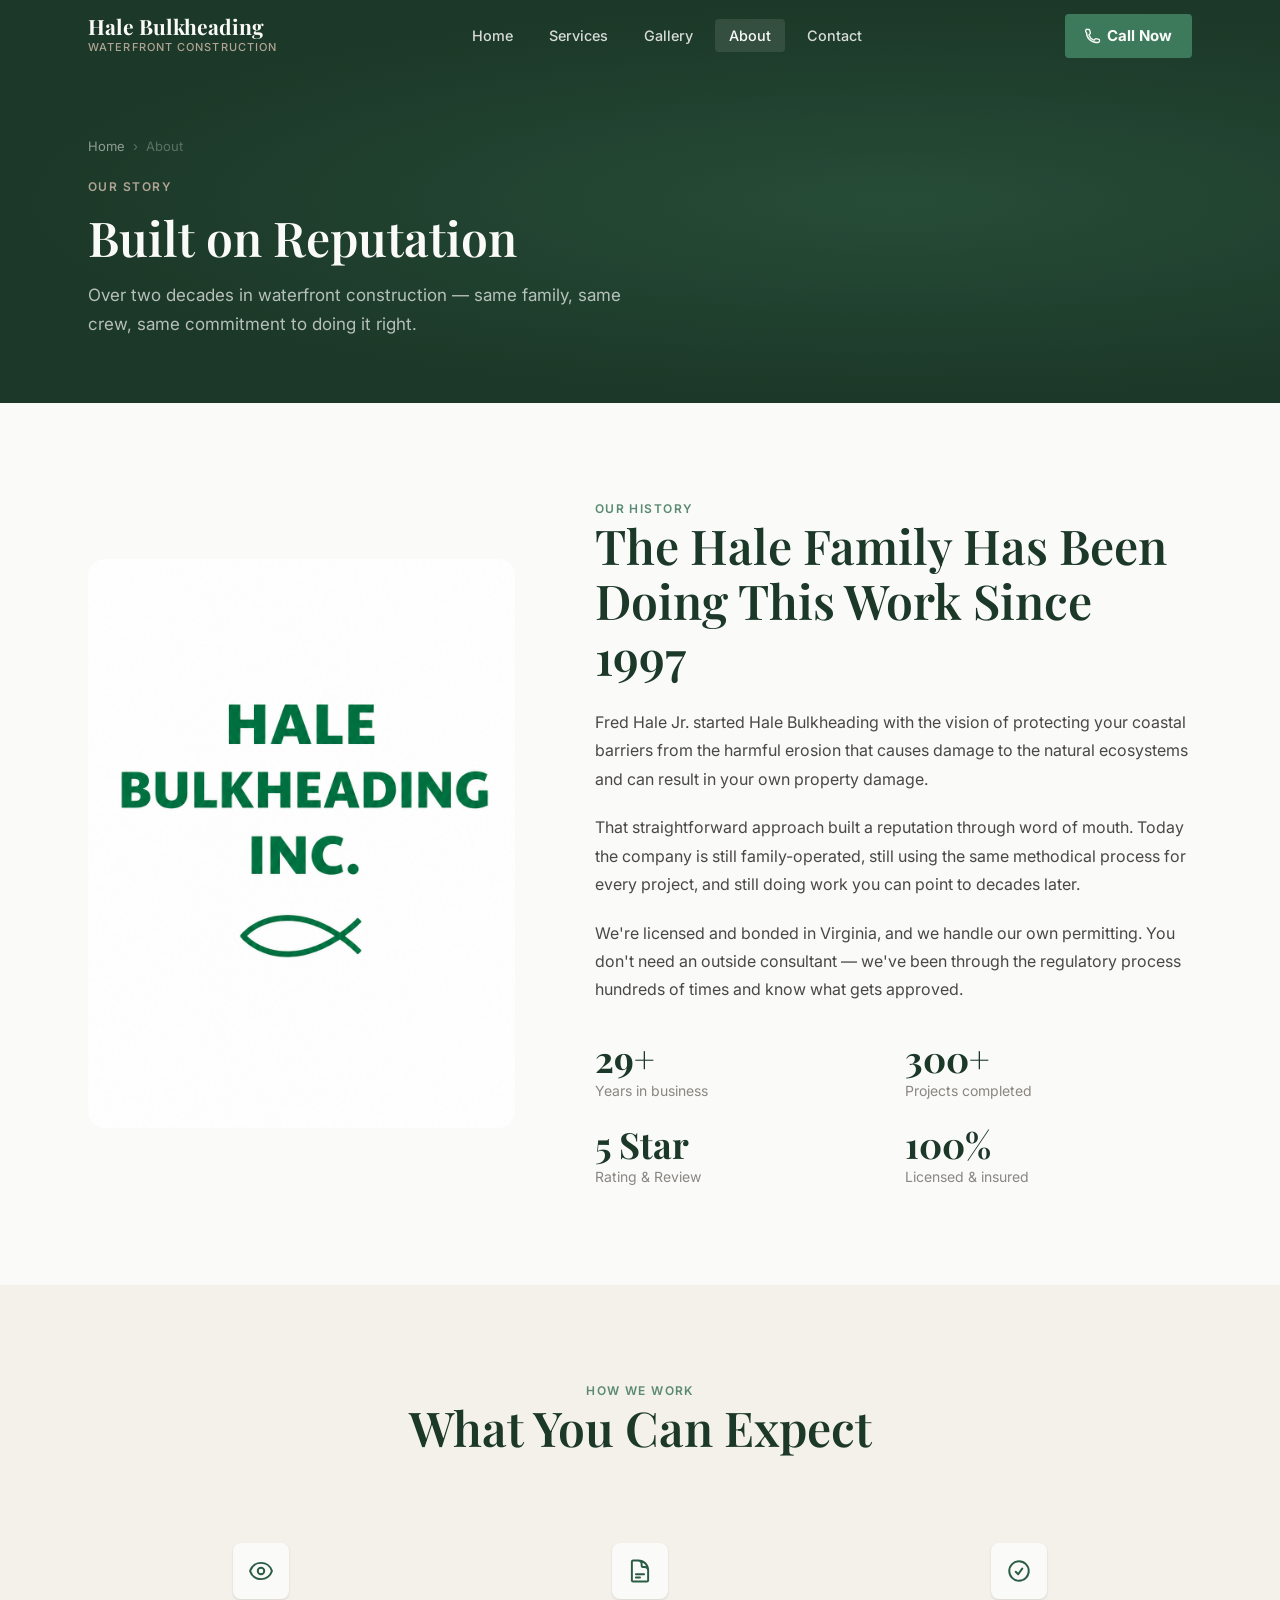
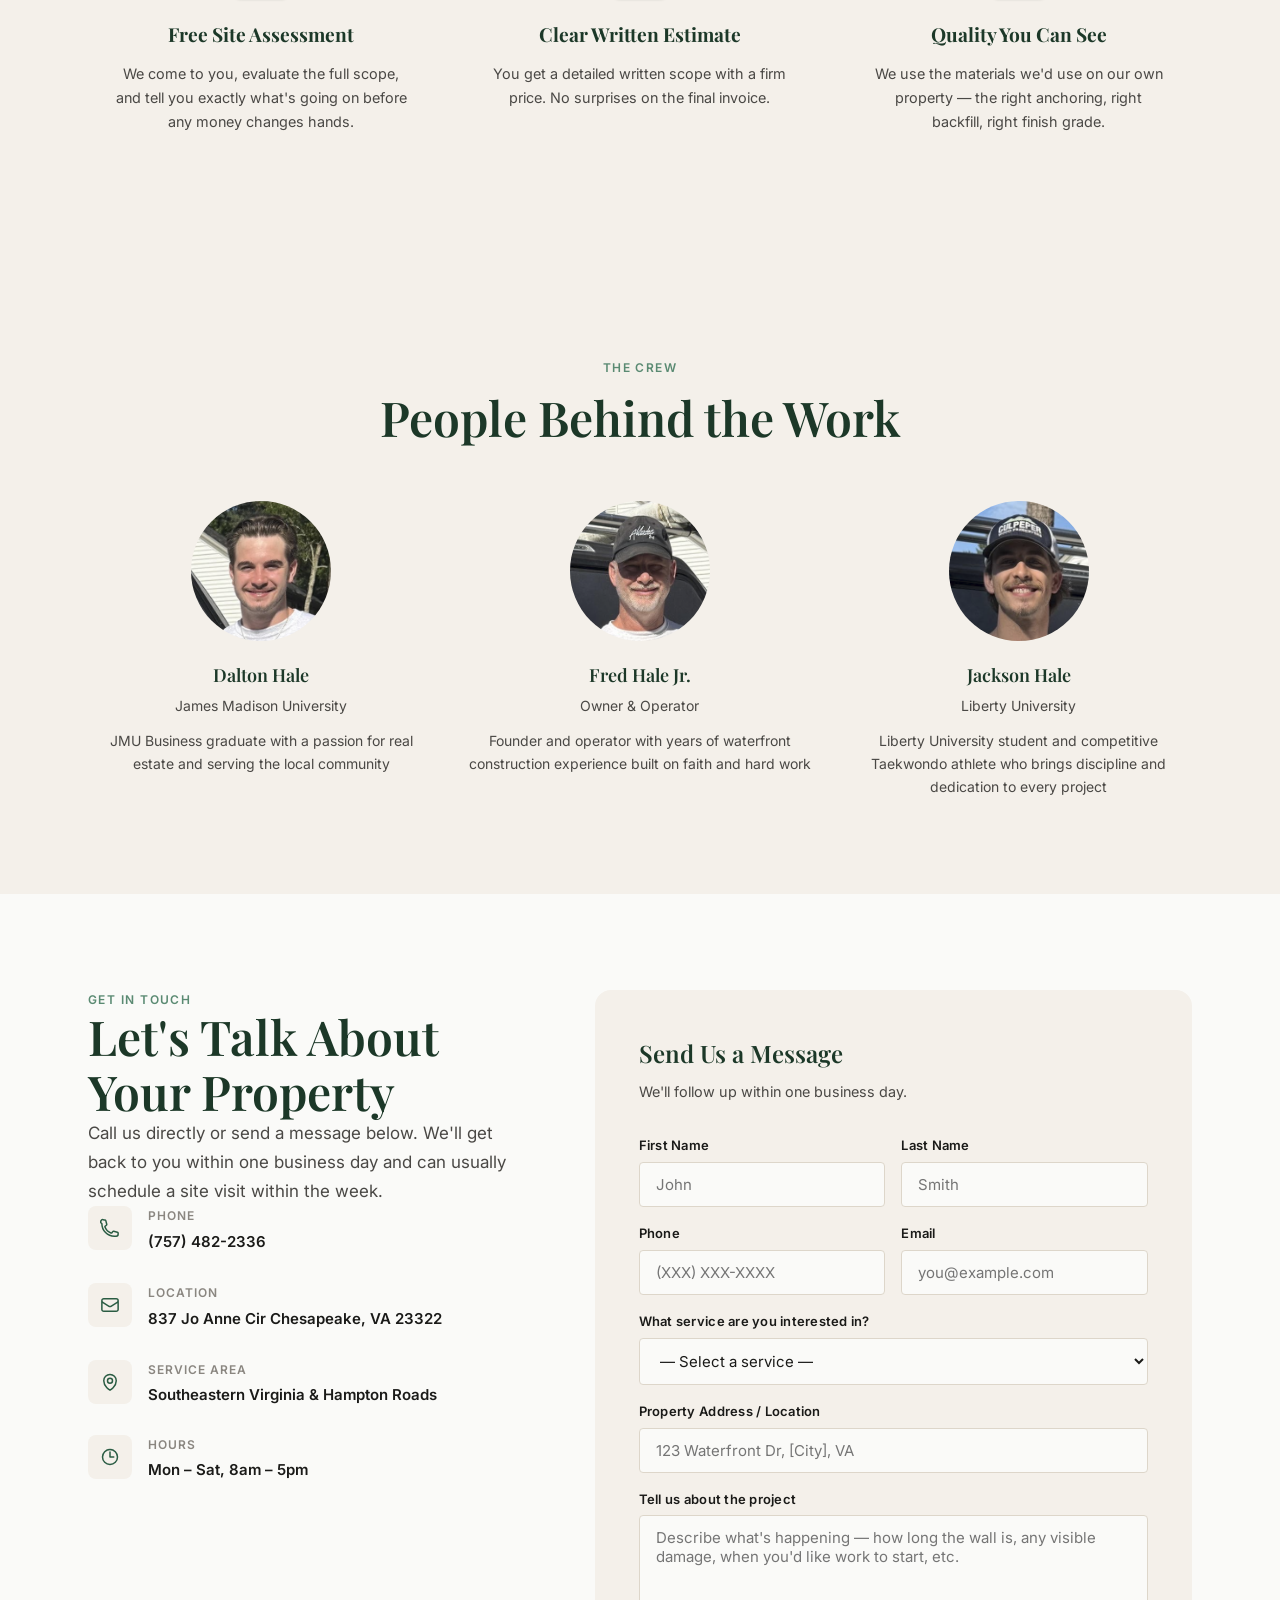
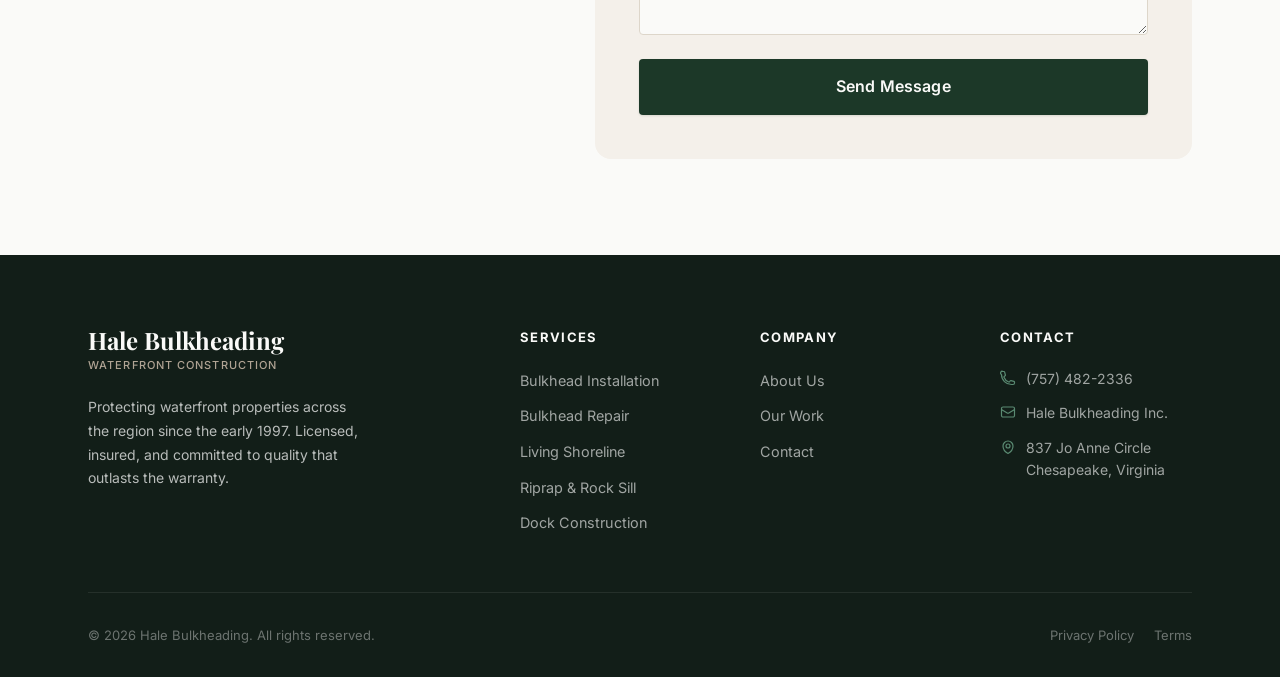
==== about.html @ 33c43d61 "V2" ====
<!DOCTYPE html>
<html lang="en">
<head>
  <meta charset="UTF-8">
  <meta name="viewport" content="width=device-width, initial-scale=1.0">
  <title>About &amp; Contact — Hale Bulkheading</title>
  <meta name="description" content="Learn about Hale Bulkheading — over 29 years of waterfront construction experience. Contact us for a free on-site assessment.">
  <link rel="stylesheet" href="css/styles.css">
</head>
<body>

  <!-- ── Navigation ───────────────────────────────────── -->
  <nav class="nav nav--solid" role="navigation" aria-label="Main navigation">
    <div class="nav__inner">
      <a href="index.html" class="nav__logo">
        <span class="nav__logo-name">Hale Bulkheading</span>
        <span class="nav__logo-tag">Waterfront Construction</span>
      </a>
      <ul class="nav__links">
        <li><a href="index.html"    class="nav__link">Home</a></li>
        <li><a href="services.html" class="nav__link">Services</a></li>
        <li><a href="gallery.html"  class="nav__link">Gallery</a></li>
        <li><a href="about.html"    class="nav__link nav__link--active">About</a></li>
        <li><a href="#contact"      class="nav__link">Contact</a></li>
      </ul>
      <a href="tel:+1XXXXXXXXXX" class="nav__cta">
        <svg xmlns="http://www.w3.org/2000/svg" fill="none" viewBox="0 0 24 24" stroke-width="2" stroke="currentColor"><path stroke-linecap="round" stroke-linejoin="round" d="M2.25 6.75c0 8.284 6.716 15 15 15h2.25a2.25 2.25 0 0 0 2.25-2.25v-1.372c0-.516-.351-.966-.852-1.091l-4.423-1.106c-.44-.11-.902.055-1.173.417l-.97 1.293c-.282.376-.769.542-1.21.38a12.035 12.035 0 0 1-7.143-7.143c-.162-.441.004-.928.38-1.21l1.293-.97c.363-.271.527-.734.417-1.173L6.963 3.102a1.125 1.125 0 0 0-1.091-.852H4.5A2.25 2.25 0 0 0 2.25 6.75Z"/></svg>
        Call Now
      </a>
      <button class="nav__hamburger" aria-label="Open menu" aria-expanded="false">
        <span></span><span></span><span></span>
      </button>
    </div>
  </nav>

  <div class="nav__mobile">
    <a href="index.html"    class="nav__link">Home</a>
    <a href="services.html" class="nav__link">Services</a>
    <a href="gallery.html"  class="nav__link">Gallery</a>
    <a href="about.html"    class="nav__link nav__link--active">About</a>
    <a href="#contact"      class="nav__link">Contact</a>
    <a href="tel:+1XXXXXXXXXX" class="nav__cta">Call Now</a>
  </div>

  <main>

    <!-- ── Page Hero ─────────────────────────────────────── -->
    <header class="page-hero">
      <div class="container page-hero__content">
        <nav class="breadcrumb" aria-label="Breadcrumb">
          <a href="index.html">Home</a>
          <span aria-hidden="true">›</span>
          <span aria-current="page">About</span>
        </nav>
        <p class="label">Our Story</p>
        <h1 class="section-title">Built on Reputation</h1>
        <p class="section-subtitle">
          Over two decades in waterfront construction — same family, same crew,
          same commitment to doing it right.
        </p>
      </div>
    </header>

    <!-- ── About Story ───────────────────────────────────── -->
    <section class="about-story section">
      <div class="container">
        <div class="about-story__grid">
          <div class="reveal reveal--left">
            <img src="images/halebulklogo.png" alt="Fred Hale Jr., Founder of Hale Bulkheading" style="width:100%; border-radius:var(--radius-lg); display:block; object-fit:cover; aspect-ratio:3/4; position:relative; z-index:1;">
          </div>

          <div class="reveal reveal--right">
            <p class="label">Our History</p>
            <h2 class="section-title" style="margin-bottom:24px;">The Hale Family Has Been Doing This Work Since 1997</h2>
            <p style="font-size:1rem; color:var(--text-mid); line-height:1.78; margin-bottom:20px;">
              Fred Hale Jr. started Hale Bulkheading with the vision of protecting your coastal barriers from the harmful erosion that causes damage to the natural ecosystems and can result in your own property damage.
            </p>
            <p style="font-size:1rem; color:var(--text-mid); line-height:1.78; margin-bottom:20px;">
              That straightforward approach built a reputation through word of mouth.
              Today the company is still family-operated, still using the same
              methodical process for every project, and still doing work you can
              point to decades later.
            </p>
            <p style="font-size:1rem; color:var(--text-mid); line-height:1.78; margin-bottom:36px;">
              We're licensed and bonded in Virginia, and we handle our own permitting.
              You don't need an outside consultant — we've been through the regulatory
              process hundreds of times and know what gets approved.
            </p>

            <div style="display:grid; grid-template-columns:1fr 1fr; gap:24px;">
              <div>
                <div style="font-family:var(--font-serif); font-size:2.25rem; font-weight:700; color:var(--green-deep); line-height:1;">29+</div>
                <div style="font-size:0.875rem; color:var(--text-light); margin-top:4px;">Years in business</div>
              </div>
              <div>
                <div style="font-family:var(--font-serif); font-size:2.25rem; font-weight:700; color:var(--green-deep); line-height:1;">300+</div>
                <div style="font-size:0.875rem; color:var(--text-light); margin-top:4px;">Projects completed</div>
              </div>
              <div>
                <div style="font-family:var(--font-serif); font-size:2.25rem; font-weight:700; color:var(--green-deep); line-height:1;">5 Star</div>
                <div style="font-size:0.875rem; color:var(--text-light); margin-top:4px;">Rating &amp; Review</div>
              </div>
              <div>
                <div style="font-family:var(--font-serif); font-size:2.25rem; font-weight:700; color:var(--green-deep); line-height:1;">100%</div>
                <div style="font-size:0.875rem; color:var(--text-light); margin-top:4px;">Licensed &amp; insured</div>
              </div>
            </div>
          </div>
        </div>
      </div>
    </section>

    <!-- ── Values ────────────────────────────────────────── -->
    <section class="section section--alt">
      <div class="container">
        <div style="text-align:center; margin-bottom:56px;" class="reveal">
          <p class="label">How We Work</p>
          <h2 class="section-title">What You Can Expect</h2>
        </div>
        <div style="display:grid; grid-template-columns:repeat(3,1fr); gap:32px;">
          <div style="text-align:center; padding:32px 24px;" class="reveal reveal-delay-1">
            <div style="width:56px; height:56px; background:var(--white); border-radius:var(--radius-md); display:flex; align-items:center; justify-content:center; margin:0 auto 20px; color:var(--green-mid); box-shadow:var(--shadow-sm);">
              <svg xmlns="http://www.w3.org/2000/svg" fill="none" viewBox="0 0 24 24" stroke-width="1.8" stroke="currentColor" style="width:26px;height:26px;"><path stroke-linecap="round" stroke-linejoin="round" d="M2.036 12.322a1.012 1.012 0 0 1 0-.639C3.423 7.51 7.36 4.5 12 4.5c4.638 0 8.573 3.007 9.963 7.178.07.207.07.431 0 .639C20.577 16.49 16.64 19.5 12 19.5c-4.638 0-8.573-3.007-9.963-7.178Z"/><path stroke-linecap="round" stroke-linejoin="round" d="M15 12a3 3 0 1 1-6 0 3 3 0 0 1 6 0Z"/></svg>
            </div>
            <h3 style="font-family:var(--font-serif); font-size:1.2rem; color:var(--green-deep); margin-bottom:12px;">Free Site Assessment</h3>
            <p style="font-size:0.9rem; color:var(--text-mid); line-height:1.68;">We come to you, evaluate the full scope, and tell you exactly what's going on before any money changes hands.</p>
          </div>
          <div style="text-align:center; padding:32px 24px;" class="reveal reveal-delay-2">
            <div style="width:56px; height:56px; background:var(--white); border-radius:var(--radius-md); display:flex; align-items:center; justify-content:center; margin:0 auto 20px; color:var(--green-mid); box-shadow:var(--shadow-sm);">
              <svg xmlns="http://www.w3.org/2000/svg" fill="none" viewBox="0 0 24 24" stroke-width="1.8" stroke="currentColor" style="width:26px;height:26px;"><path stroke-linecap="round" stroke-linejoin="round" d="M19.5 14.25v-2.625a3.375 3.375 0 0 0-3.375-3.375h-1.5A1.125 1.125 0 0 1 13.5 7.125v-1.5a3.375 3.375 0 0 0-3.375-3.375H8.25m0 12.75h7.5m-7.5 3H12M10.5 2.25H5.625c-.621 0-1.125.504-1.125 1.125v17.25c0 .621.504 1.125 1.125 1.125h12.75c.621 0 1.125-.504 1.125-1.125V11.25a9 9 0 0 0-9-9Z"/></svg>
            </div>
            <h3 style="font-family:var(--font-serif); font-size:1.2rem; color:var(--green-deep); margin-bottom:12px;">Clear Written Estimate</h3>
            <p style="font-size:0.9rem; color:var(--text-mid); line-height:1.68;">You get a detailed written scope with a firm price. No surprises on the final invoice.</p>
          </div>
          <div style="text-align:center; padding:32px 24px;" class="reveal reveal-delay-3">
            <div style="width:56px; height:56px; background:var(--white); border-radius:var(--radius-md); display:flex; align-items:center; justify-content:center; margin:0 auto 20px; color:var(--green-mid); box-shadow:var(--shadow-sm);">
              <svg xmlns="http://www.w3.org/2000/svg" fill="none" viewBox="0 0 24 24" stroke-width="1.8" stroke="currentColor" style="width:26px;height:26px;"><path stroke-linecap="round" stroke-linejoin="round" d="M9 12.75 11.25 15 15 9.75M21 12a9 9 0 1 1-18 0 9 9 0 0 1 18 0Z"/></svg>
            </div>
            <h3 style="font-family:var(--font-serif); font-size:1.2rem; color:var(--green-deep); margin-bottom:12px;">Quality You Can See</h3>
            <p style="font-size:0.9rem; color:var(--text-mid); line-height:1.68;">We use the materials we'd use on our own property — the right anchoring, right backfill, right finish grade.</p>
          </div>
        </div>
      </div>
    </section>

    <!-- ── Team ──────────────────────────────────────────── -->
    <section class="team-section">
      <div class="container">
        <div class="team-section__head reveal">
          <p class="label">The Crew</p>
          <h2 class="section-title">People Behind the Work</h2>
        </div>
        <div class="team-grid">

          <div class="team-card reveal reveal-delay-1">
            <img src="images/Dalton.png" alt="Dalton Hale" style="width:140px;height:140px;border-radius:50%;margin:0 auto 20px;object-fit:cover;object-position:center top;display:block;">
            <h3 class="team-card__name">Dalton Hale</h3>
            <p class="team-card__role">James Madison University</p>
            <p>JMU Business graduate with a passion for real estate and serving the local community</p>
          </div>

          <div class="team-card reveal reveal-delay-2">
            <img src="images/Fred.png" alt="Fred Hale Jr." style="width:140px;height:140px;border-radius:50%;margin:0 auto 20px;object-fit:cover;object-position:center top;display:block;">
            <h3 class="team-card__name">Fred Hale Jr.</h3>
            <p class="team-card__role">Owner &amp; Operator</p>
            <p>Founder and operator with years of waterfront construction experience built on faith and hard work</p>
          </div>

          <div class="team-card reveal reveal-delay-3">
            <img src="images/Jackson.png" alt="Jackson Hale" style="width:140px;height:140px;border-radius:50%;margin:0 auto 20px;object-fit:cover;object-position:center top;display:block;">
            <h3 class="team-card__name">Jackson Hale</h3>
            <p class="team-card__role">Liberty University</p>
            <p>Liberty University student and competitive Taekwondo athlete who brings discipline and dedication to every project</p>
          </div>

        </div>
      </div>
    </section>

    <!-- ── Contact ────────────────────────────────────────── -->
    <section class="contact section" id="contact">
      <div class="container">
        <div class="contact__grid">
          <div class="reveal reveal--left">
            <p class="label">Get In Touch</p>
            <h2 class="section-title">Let's Talk About Your Property</h2>
            <p class="section-subtitle">
              Call us directly or send a message below. We'll get back to you
              within one business day and can usually schedule a site visit
              within the week.
            </p>

            <div class="contact__detail">
              <div class="contact__detail-icon">
                <svg xmlns="http://www.w3.org/2000/svg" fill="none" viewBox="0 0 24 24" stroke-width="1.8" stroke="currentColor"><path stroke-linecap="round" stroke-linejoin="round" d="M2.25 6.75c0 8.284 6.716 15 15 15h2.25a2.25 2.25 0 0 0 2.25-2.25v-1.372c0-.516-.351-.966-.852-1.091l-4.423-1.106c-.44-.11-.902.055-1.173.417l-.97 1.293c-.282.376-.769.542-1.21.38a12.035 12.035 0 0 1-7.143-7.143c-.162-.441.004-.928.38-1.21l1.293-.97c.363-.271.527-.734.417-1.173L6.963 3.102a1.125 1.125 0 0 0-1.091-.852H4.5A2.25 2.25 0 0 0 2.25 6.75Z"/></svg>
              </div>
              <div>
                <div class="contact__detail-label">Phone</div>
                <a href="tel:+1XXXXXXXXXX" class="contact__detail-value">(757) 482-2336</a>
              </div>
            </div>

            <div class="contact__detail">
              <div class="contact__detail-icon">
                <svg xmlns="http://www.w3.org/2000/svg" fill="none" viewBox="0 0 24 24" stroke-width="1.8" stroke="currentColor"><path stroke-linecap="round" stroke-linejoin="round" d="M21.75 6.75v10.5a2.25 2.25 0 0 1-2.25 2.25h-15a2.25 2.25 0 0 1-2.25-2.25V6.75m19.5 0A2.25 2.25 0 0 0 19.5 4.5h-15a2.25 2.25 0 0 0-2.25 2.25m19.5 0v.243a2.25 2.25 0 0 1-1.07 1.916l-7.5 4.615a2.25 2.25 0 0 1-2.36 0L3.32 8.91a2.25 2.25 0 0 1-1.07-1.916V6.75"/></svg>
              </div>
              <div>
                <div class="contact__detail-label">Location</div>
                <a href="mailto:info@halebulkheading.com" class="contact__detail-value">837 Jo Anne Cir Chesapeake, VA 23322</a>
              </div>
            </div>

            <div class="contact__detail">
              <div class="contact__detail-icon">
                <svg xmlns="http://www.w3.org/2000/svg" fill="none" viewBox="0 0 24 24" stroke-width="1.8" stroke="currentColor"><path stroke-linecap="round" stroke-linejoin="round" d="M15 10.5a3 3 0 1 1-6 0 3 3 0 0 1 6 0Z"/><path stroke-linecap="round" stroke-linejoin="round" d="M19.5 10.5c0 7.142-7.5 11.25-7.5 11.25S4.5 17.642 4.5 10.5a7.5 7.5 0 1 1 15 0Z"/></svg>
              </div>
              <div>
                <div class="contact__detail-label">Service Area</div>
                <div class="contact__detail-value">Southeastern Virginia &amp; Hampton Roads</div>
              </div>
            </div>

            <div class="contact__detail">
              <div class="contact__detail-icon">
                <svg xmlns="http://www.w3.org/2000/svg" fill="none" viewBox="0 0 24 24" stroke-width="1.8" stroke="currentColor"><path stroke-linecap="round" stroke-linejoin="round" d="M12 6v6h4.5m4.5 0a9 9 0 1 1-18 0 9 9 0 0 1 18 0Z"/></svg>
              </div>
              <div>
                <div class="contact__detail-label">Hours</div>
                <div class="contact__detail-value">Mon – Sat, 8am – 5pm</div>
              </div>
            </div>
          </div>

          <div class="reveal reveal--right">
            <div class="contact-form">
              <h3>Send Us a Message</h3>
              <p>We'll follow up within one business day.</p>

              <form id="contact-form" novalidate>
                <div class="form-row">
                  <div class="form-group">
                    <label for="first-name">First Name</label>
                    <input type="text" id="first-name" name="first-name" placeholder="John" required>
                  </div>
                  <div class="form-group">
                    <label for="last-name">Last Name</label>
                    <input type="text" id="last-name" name="last-name" placeholder="Smith" required>
                  </div>
                </div>

                <div class="form-row">
                  <div class="form-group">
                    <label for="phone">Phone</label>
                    <input type="tel" id="phone" name="phone" placeholder="(XXX) XXX-XXXX">
                  </div>
                  <div class="form-group">
                    <label for="email">Email</label>
                    <input type="email" id="email" name="email" placeholder="you@example.com" required>
                  </div>
                </div>

                <div class="form-group">
                  <label for="service">What service are you interested in?</label>
                  <select id="service" name="service">
                    <option value="">— Select a service —</option>
                    <option>Bulkhead Installation (New)</option>
                    <option>Bulkhead Repair / Replacement</option>
                    <option>Living Shoreline</option>
                    <option>Riprap / Rock Sill</option>
                    <option>Dock Construction</option>
                    <option>Not sure — need an assessment</option>
                  </select>
                </div>

                <div class="form-group">
                  <label for="address">Property Address / Location</label>
                  <input type="text" id="address" name="address" placeholder="123 Waterfront Dr, [City], VA">
                </div>

                <div class="form-group">
                  <label for="message">Tell us about the project</label>
                  <textarea id="message" name="message" placeholder="Describe what's happening — how long the wall is, any visible damage, when you'd like work to start, etc."></textarea>
                </div>

                <button type="submit" class="btn btn--primary form-submit">Send Message</button>
              </form>
            </div>
          </div>
        </div>
      </div>
    </section>

  </main>

  <footer class="footer">
    <div class="container">
      <div class="footer__grid">
        <div class="footer__brand">
          <span class="nav__logo-name">Hale Bulkheading</span>
          <span class="nav__logo-tag">Waterfront Construction</span>
          <p>Protecting waterfront properties across the region since the early 1997. Licensed, insured, and committed to quality that outlasts the warranty.</p>
        </div>
        <div class="footer__col">
          <h4>Services</h4>
          <ul>
            <li><a href="services.html#installation">Bulkhead Installation</a></li>
            <li><a href="services.html#repair">Bulkhead Repair</a></li>
            <li><a href="services.html#living">Living Shoreline</a></li>
            <li><a href="services.html#riprap">Riprap &amp; Rock Sill</a></li>
            <li><a href="services.html#dock">Dock Construction</a></li>
          </ul>
        </div>
        <div class="footer__col">
          <h4>Company</h4>
          <ul>
            <li><a href="about.html">About Us</a></li>
            <li><a href="gallery.html">Our Work</a></li>
            <li><a href="#contact">Contact</a></li>
          </ul>
        </div>
        <div class="footer__col">
          <h4>Contact</h4>
          <div class="footer__contact-item">
            <svg xmlns="http://www.w3.org/2000/svg" fill="none" viewBox="0 0 24 24" stroke-width="1.8" stroke="currentColor"><path stroke-linecap="round" stroke-linejoin="round" d="M2.25 6.75c0 8.284 6.716 15 15 15h2.25a2.25 2.25 0 0 0 2.25-2.25v-1.372c0-.516-.351-.966-.852-1.091l-4.423-1.106c-.44-.11-.902.055-1.173.417l-.97 1.293c-.282.376-.769.542-1.21.38a12.035 12.035 0 0 1-7.143-7.143c-.162-.441.004-.928.38-1.21l1.293-.97c.363-.271.527-.734.417-1.173L6.963 3.102a1.125 1.125 0 0 0-1.091-.852H4.5A2.25 2.25 0 0 0 2.25 6.75Z"/></svg>
            (757) 482-2336
          </div>
          <div class="footer__contact-item">
            <svg xmlns="http://www.w3.org/2000/svg" fill="none" viewBox="0 0 24 24" stroke-width="1.8" stroke="currentColor"><path stroke-linecap="round" stroke-linejoin="round" d="M21.75 6.75v10.5a2.25 2.25 0 0 1-2.25 2.25h-15a2.25 2.25 0 0 1-2.25-2.25V6.75m19.5 0A2.25 2.25 0 0 0 19.5 4.5h-15a2.25 2.25 0 0 0-2.25 2.25m19.5 0v.243a2.25 2.25 0 0 1-1.07 1.916l-7.5 4.615a2.25 2.25 0 0 1-2.36 0L3.32 8.91a2.25 2.25 0 0 1-1.07-1.916V6.75"/></svg>
            Hale Bulkheading Inc.
          </div>
          <div class="footer__contact-item">
            <svg xmlns="http://www.w3.org/2000/svg" fill="none" viewBox="0 0 24 24" stroke-width="1.8" stroke="currentColor"><path stroke-linecap="round" stroke-linejoin="round" d="M15 10.5a3 3 0 1 1-6 0 3 3 0 0 1 6 0Z"/><path stroke-linecap="round" stroke-linejoin="round" d="M19.5 10.5c0 7.142-7.5 11.25-7.5 11.25S4.5 17.642 4.5 10.5a7.5 7.5 0 1 1 15 0Z"/></svg>
            837 Jo Anne Circle Chesapeake, Virginia
          </div>
        </div>
      </div>
      <div class="footer__bottom">
        <p class="footer__copy">&copy; 2026 Hale Bulkheading. All rights reserved.</p>
        <div class="footer__links">
          <a href="#">Privacy Policy</a>
          <a href="#">Terms</a>
        </div>
      </div>
    </div>
  </footer>

  <script src="js/main.js"></script>
</body>
</html>
---- css/styles.css ----
/* ============================================================
   HALE BULKHEADING — Main Stylesheet
   ============================================================ */

@import url('https://fonts.googleapis.com/css2?family=Inter:wght@300;400;500;600;700&family=Playfair+Display:wght@400;600;700&display=swap');

/* ── Custom Properties ────────────────────────────────────── */
:root {
  --green-deep:   #1C3828;
  --green-mid:    #2A5C43;
  --green-light:  #3D7A5C;
  --green-muted:  #5A8A72;
  --stone-dark:   #7A6E60;
  --stone-mid:    #B0A494;
  --stone-light:  #DDD6CA;
  --stone-pale:   #F4F0EA;
  --white:        #FAFAF8;
  --text-dark:    #1A1A18;
  --text-mid:     #4A4845;
  --text-light:   #8A8680;

  --font-serif:   'Playfair Display', Georgia, serif;
  --font-sans:    'Inter', system-ui, -apple-system, sans-serif;

  --radius-sm:    4px;
  --radius-md:    8px;
  --radius-lg:    16px;

  --shadow-sm:    0 1px 3px rgba(28,56,40,0.08), 0 1px 2px rgba(28,56,40,0.06);
  --shadow-md:    0 4px 16px rgba(28,56,40,0.10), 0 2px 6px rgba(28,56,40,0.07);
  --shadow-lg:    0 12px 40px rgba(28,56,40,0.14), 0 4px 12px rgba(28,56,40,0.08);

  --nav-h:        72px;
  --section-pad:  96px;
  --max-w:        1200px;
}

/* ── Reset & Base ─────────────────────────────────────────── */
*, *::before, *::after { box-sizing: border-box; margin: 0; padding: 0; }

html {
  scroll-behavior: smooth;
  font-size: 16px;
  -webkit-text-size-adjust: 100%;
}

body {
  font-family: var(--font-sans);
  color: var(--text-dark);
  background: var(--white);
  line-height: 1.6;
  overflow-x: hidden;
}

img { display: block; max-width: 100%; height: auto; }
a  { color: inherit; text-decoration: none; }
ul { list-style: none; }
button { cursor: pointer; border: none; background: none; font: inherit; }

/* ── Typography Helpers ───────────────────────────────────── */
.label {
  font-size: 0.75rem;
  font-weight: 600;
  letter-spacing: 0.12em;
  text-transform: uppercase;
  color: var(--green-muted);
}

.section-title {
  font-family: var(--font-serif);
  font-size: clamp(2rem, 4vw, 3rem);
  font-weight: 600;
  line-height: 1.15;
  color: var(--green-deep);
}

.section-subtitle {
  font-size: 1.0625rem;
  color: var(--text-mid);
  line-height: 1.7;
  max-width: 540px;
}

/* ── Layout Helpers ───────────────────────────────────────── */
.container {
  width: 100%;
  max-width: var(--max-w);
  margin-inline: auto;
  padding-inline: clamp(20px, 5vw, 48px);
}

.section {
  padding-block: var(--section-pad);
}

.section--alt {
  background: var(--stone-pale);
}

/* ── Buttons ──────────────────────────────────────────────── */
.btn {
  display: inline-flex;
  align-items: center;
  gap: 8px;
  padding: 14px 28px;
  border-radius: var(--radius-sm);
  font-size: 0.9375rem;
  font-weight: 600;
  letter-spacing: 0.01em;
  transition: all 0.22s ease;
  white-space: nowrap;
}

.btn--primary {
  background: var(--green-deep);
  color: var(--white);
  box-shadow: var(--shadow-sm);
}
.btn--primary:hover {
  background: var(--green-mid);
  box-shadow: var(--shadow-md);
  transform: translateY(-1px);
}

.btn--outline {
  background: transparent;
  color: var(--green-deep);
  border: 2px solid var(--green-deep);
}
.btn--outline:hover {
  background: var(--green-deep);
  color: var(--white);
  transform: translateY(-1px);
}

.btn--ghost {
  background: transparent;
  color: var(--white);
  border: 2px solid rgba(255,255,255,0.55);
  padding: 13px 26px;
}
.btn--ghost:hover {
  background: rgba(255,255,255,0.12);
  border-color: rgba(255,255,255,0.9);
}

.btn svg {
  width: 18px; height: 18px;
  flex-shrink: 0;
}

/* ── Navigation ───────────────────────────────────────────── */
.nav {
  position: fixed;
  top: 0; left: 0; right: 0;
  z-index: 100;
  height: var(--nav-h);
  display: flex;
  align-items: center;
  transition: background 0.3s ease, box-shadow 0.3s ease;
}

.nav--transparent {
  background: transparent;
}

.nav--solid {
  background: var(--green-deep);
  box-shadow: 0 2px 16px rgba(0,0,0,0.18);
}

.nav__inner {
  display: flex;
  align-items: center;
  justify-content: space-between;
  width: 100%;
  max-width: var(--max-w);
  margin-inline: auto;
  padding-inline: clamp(20px, 5vw, 48px);
}

.nav__logo {
  display: flex;
  flex-direction: column;
  gap: 1px;
}

.nav__logo-name {
  font-family: var(--font-serif);
  font-size: 1.3125rem;
  font-weight: 700;
  color: var(--white);
  line-height: 1.1;
}

.nav__logo-tag {
  font-size: 0.6875rem;
  font-weight: 500;
  letter-spacing: 0.1em;
  text-transform: uppercase;
  color: var(--stone-mid);
}

.nav__links {
  display: flex;
  align-items: center;
  gap: 8px;
}

.nav__link {
  font-size: 0.9rem;
  font-weight: 500;
  color: rgba(255,255,255,0.82);
  padding: 8px 14px;
  border-radius: var(--radius-sm);
  transition: color 0.2s, background 0.2s;
}
.nav__link:hover,
.nav__link--active {
  color: var(--white);
  background: rgba(255,255,255,0.1);
}

.nav__cta {
  display: flex;
  align-items: center;
  gap: 6px;
  font-size: 0.9375rem;
  font-weight: 700;
  color: var(--white);
  background: var(--green-light);
  padding: 10px 20px;
  border-radius: var(--radius-sm);
  transition: background 0.2s, transform 0.2s;
  margin-left: 8px;
}
.nav__cta:hover {
  background: var(--green-muted);
  transform: translateY(-1px);
}
.nav__cta svg { width: 16px; height: 16px; }

.nav__hamburger {
  display: none;
  flex-direction: column;
  gap: 5px;
  padding: 8px;
  cursor: pointer;
}
.nav__hamburger span {
  display: block;
  width: 24px;
  height: 2px;
  background: var(--white);
  border-radius: 2px;
  transition: all 0.25s ease;
}

.nav__mobile {
  display: none;
  position: fixed;
  top: var(--nav-h);
  left: 0; right: 0;
  background: var(--green-deep);
  padding: 20px;
  border-top: 1px solid rgba(255,255,255,0.1);
  flex-direction: column;
  gap: 4px;
}
.nav__mobile.open {
  display: flex;
}
.nav__mobile .nav__link {
  padding: 12px 16px;
  font-size: 1rem;
  border-radius: var(--radius-sm);
}
.nav__mobile .nav__cta {
  margin: 8px 0 0;
  justify-content: center;
}

/* ── Hero ─────────────────────────────────────────────────── */
.hero {
  position: relative;
  min-height: 100svh;
  display: flex;
  align-items: center;
  overflow: hidden;
}

.hero__bg {
  position: absolute;
  inset: 0;
  background: var(--green-deep);
  z-index: 0;
}

/* Placeholder image area */
.hero__img-placeholder {
  position: absolute;
  inset: 0;
  background: linear-gradient(
    135deg,
    #1C3828 0%,
    #2A5C43 35%,
    #3D7A5C 65%,
    #2A5C43 100%
  );
  opacity: 0.85;
}

/* When a real image is added: replace .hero__img-placeholder with an <img> */
.hero__img {
  position: absolute;
  inset: 0;
  width: 100%; height: 100%;
  object-fit: cover;
  object-position: center;
}

.hero__overlay {
  position: absolute;
  inset: 0;
  background: linear-gradient(
    to right,
    rgba(28,56,40,0.88) 0%,
    rgba(28,56,40,0.60) 55%,
    rgba(28,56,40,0.25) 100%
  );
  z-index: 1;
}

.hero__content {
  position: relative;
  z-index: 2;
  width: 100%;
  max-width: var(--max-w);
  margin-inline: auto;
  padding-inline: clamp(20px, 5vw, 48px);
  padding-top: var(--nav-h);
}

.hero__eyebrow {
  display: inline-flex;
  align-items: center;
  gap: 10px;
  font-size: 0.8125rem;
  font-weight: 600;
  letter-spacing: 0.12em;
  text-transform: uppercase;
  color: var(--stone-mid);
  margin-bottom: 24px;
}
.hero__eyebrow::before {
  content: '';
  display: block;
  width: 32px;
  height: 1px;
  background: var(--stone-mid);
}

.hero__title {
  font-family: var(--font-serif);
  font-size: clamp(2.5rem, 6vw, 4.5rem);
  font-weight: 700;
  line-height: 1.08;
  color: var(--white);
  max-width: 680px;
  margin-bottom: 24px;
}

.hero__title em {
  font-style: normal;
  color: var(--stone-light);
}

.hero__body {
  font-size: clamp(1rem, 1.5vw, 1.125rem);
  color: rgba(255,255,255,0.78);
  max-width: 480px;
  line-height: 1.72;
  margin-bottom: 40px;
}

.hero__actions {
  display: flex;
  flex-wrap: wrap;
  gap: 14px;
  align-items: center;
}

.hero__scroll {
  position: absolute;
  bottom: 36px;
  left: 50%;
  transform: translateX(-50%);
  z-index: 2;
  display: flex;
  flex-direction: column;
  align-items: center;
  gap: 8px;
  font-size: 0.75rem;
  letter-spacing: 0.1em;
  text-transform: uppercase;
  color: rgba(255,255,255,0.45);
}
.hero__scroll-line {
  width: 1px;
  height: 40px;
  background: linear-gradient(to bottom, rgba(255,255,255,0.4), transparent);
  animation: scrollPulse 2s ease-in-out infinite;
}
@keyframes scrollPulse {
  0%, 100% { opacity: 0.4; transform: scaleY(1); }
  50%       { opacity: 0.9; transform: scaleY(1.1); }
}

/* ── Stats Bar ────────────────────────────────────────────── */
.stats-bar {
  background: var(--green-deep);
  padding: 32px 0;
}

.stats-bar__grid {
  display: grid;
  grid-template-columns: repeat(4, 1fr);
  gap: 1px;
  background: rgba(255,255,255,0.1);
}

.stat-item {
  background: var(--green-deep);
  padding: 28px 32px;
  text-align: center;
}

.stat-item__number {
  font-family: var(--font-serif);
  font-size: 2.5rem;
  font-weight: 700;
  color: var(--white);
  line-height: 1;
  margin-bottom: 6px;
}

.stat-item__label {
  font-size: 0.8125rem;
  color: var(--stone-mid);
  letter-spacing: 0.06em;
}

/* ── Intro Section ────────────────────────────────────────── */
.intro {
  padding-block: var(--section-pad);
}

.intro__grid {
  display: grid;
  grid-template-columns: 1fr 1fr;
  gap: 80px;
  align-items: center;
}

.intro__text .label { margin-bottom: 14px; }
.intro__text .section-title { margin-bottom: 20px; }
.intro__text .section-subtitle { margin-bottom: 32px; }

.intro__list {
  display: flex;
  flex-direction: column;
  gap: 14px;
  margin-bottom: 36px;
}

.intro__list-item {
  display: flex;
  align-items: flex-start;
  gap: 12px;
  font-size: 0.9375rem;
  color: var(--text-mid);
}
.intro__list-item::before {
  content: '';
  flex-shrink: 0;
  width: 6px;
  height: 6px;
  border-radius: 50%;
  background: var(--green-light);
  margin-top: 8px;
}

/* Image placeholder */
.img-placeholder {
  width: 100%;
  background: var(--stone-light);
  border-radius: var(--radius-lg);
  display: flex;
  flex-direction: column;
  align-items: center;
  justify-content: center;
  gap: 12px;
  color: var(--stone-dark);
  font-size: 0.875rem;
  font-weight: 500;
  overflow: hidden;
  position: relative;
}

.img-placeholder svg {
  width: 40px; height: 40px;
  color: var(--stone-mid);
}

.img-placeholder__label {
  font-size: 0.8125rem;
  color: var(--stone-dark);
  letter-spacing: 0.04em;
}

/* Aspect ratio variants */
.img-placeholder--4x3  { aspect-ratio: 4/3; }
.img-placeholder--16x9 { aspect-ratio: 16/9; }
.img-placeholder--3x4  { aspect-ratio: 3/4; }
.img-placeholder--1x1  { aspect-ratio: 1; }
.img-placeholder--hero { aspect-ratio: 5/4; }

/* Decorative stacked look */
.intro__image-wrap {
  position: relative;
}
.intro__image-wrap .img-placeholder {
  position: relative;
  z-index: 1;
}
.intro__image-wrap::after {
  content: '';
  position: absolute;
  bottom: -16px;
  right: -16px;
  width: 60%;
  height: 60%;
  border: 3px solid var(--stone-light);
  border-radius: var(--radius-lg);
  z-index: 0;
}

/* ── Services Section ─────────────────────────────────────── */
.services-section {
  background: var(--stone-pale);
  padding-block: var(--section-pad);
}

.services-section__head {
  text-align: center;
  margin-bottom: 64px;
}
.services-section__head .label { margin-bottom: 12px; }
.services-section__head .section-title { margin-bottom: 16px; }
.services-section__head .section-subtitle { margin: 0 auto; text-align: left; max-width: 520px; }

.services-grid {
  display: grid;
  grid-template-columns: repeat(3, 1fr);
  gap: 24px;
}

.service-card {
  background: var(--white);
  border-radius: var(--radius-lg);
  overflow: hidden;
  box-shadow: var(--shadow-sm);
  transition: transform 0.28s ease, box-shadow 0.28s ease;
  display: flex;
  flex-direction: column;
}
.service-card:hover {
  transform: translateY(-6px);
  box-shadow: var(--shadow-lg);
}

.service-card__img {
  width: 100%;
}

.service-card__body {
  padding: 28px;
  flex: 1;
  display: flex;
  flex-direction: column;
}

.service-card__icon {
  width: 44px; height: 44px;
  background: var(--stone-pale);
  border-radius: var(--radius-md);
  display: flex;
  align-items: center;
  justify-content: center;
  margin-bottom: 18px;
  color: var(--green-mid);
  flex-shrink: 0;
}
.service-card__icon svg { width: 22px; height: 22px; }

.service-card__title {
  font-family: var(--font-serif);
  font-size: 1.3125rem;
  font-weight: 600;
  color: var(--green-deep);
  margin-bottom: 12px;
  line-height: 1.25;
}

.service-card__body p {
  font-size: 0.9rem;
  color: var(--text-mid);
  line-height: 1.68;
  flex: 1;
  margin-bottom: 22px;
}

.service-card__link {
  font-size: 0.875rem;
  font-weight: 600;
  color: var(--green-mid);
  display: inline-flex;
  align-items: center;
  gap: 6px;
  transition: gap 0.2s;
}
.service-card__link:hover { gap: 10px; }
.service-card__link svg { width: 16px; height: 16px; }

/* ── Why Us ───────────────────────────────────────────────── */
.why {
  padding-block: var(--section-pad);
}

.why__grid {
  display: grid;
  grid-template-columns: 1fr 1fr;
  gap: 80px;
  align-items: center;
}

.why__features {
  display: grid;
  grid-template-columns: 1fr 1fr;
  gap: 32px;
}

.why__feature {
  display: flex;
  flex-direction: column;
  gap: 10px;
}

.why__feature-icon {
  width: 40px; height: 40px;
  background: var(--stone-pale);
  border-radius: var(--radius-md);
  display: flex;
  align-items: center;
  justify-content: center;
  color: var(--green-mid);
}
.why__feature-icon svg { width: 20px; height: 20px; }

.why__feature h4 {
  font-weight: 600;
  font-size: 0.9375rem;
  color: var(--green-deep);
  line-height: 1.3;
}

.why__feature p {
  font-size: 0.875rem;
  color: var(--text-mid);
  line-height: 1.6;
}

/* ── CTA Band ─────────────────────────────────────────────── */
.cta-band {
  background: var(--green-deep);
  padding: 80px 0;
}

.cta-band__inner {
  display: flex;
  align-items: center;
  justify-content: space-between;
  gap: 40px;
  flex-wrap: wrap;
}

.cta-band__text .label { color: var(--stone-mid); margin-bottom: 10px; }

.cta-band__title {
  font-family: var(--font-serif);
  font-size: clamp(1.75rem, 3.5vw, 2.5rem);
  font-weight: 600;
  color: var(--white);
  line-height: 1.2;
}

.cta-band__sub {
  font-size: 1rem;
  color: rgba(255,255,255,0.65);
  margin-top: 10px;
}

.cta-band__actions {
  display: flex;
  gap: 14px;
  flex-wrap: wrap;
  align-items: center;
}

.cta-band__phone {
  display: flex;
  flex-direction: column;
  align-items: flex-end;
}
.cta-band__phone-label {
  font-size: 0.75rem;
  letter-spacing: 0.1em;
  text-transform: uppercase;
  color: var(--stone-mid);
  margin-bottom: 4px;
}
.cta-band__phone-number {
  font-family: var(--font-serif);
  font-size: 2rem;
  font-weight: 700;
  color: var(--white);
  letter-spacing: -0.01em;
}

/* ── Gallery Preview ──────────────────────────────────────── */
.gallery-preview {
  padding-block: var(--section-pad);
  background: var(--stone-pale);
}

.gallery-preview__head {
  display: flex;
  align-items: flex-end;
  justify-content: space-between;
  margin-bottom: 48px;
  gap: 24px;
  flex-wrap: wrap;
}

.gallery-grid {
  display: grid;
  grid-template-columns: repeat(12, 1fr);
  grid-template-rows: 280px 280px;
  gap: 16px;
}

.gallery-item {
  border-radius: var(--radius-md);
  overflow: hidden;
  position: relative;
}
.gallery-item:nth-child(1) { grid-column: 1 / 6;  grid-row: 1; }
.gallery-item:nth-child(2) { grid-column: 6 / 9;  grid-row: 1; }
.gallery-item:nth-child(3) { grid-column: 9 / 13; grid-row: 1; }
.gallery-item:nth-child(4) { grid-column: 1 / 5;  grid-row: 2; }
.gallery-item:nth-child(5) { grid-column: 5 / 9;  grid-row: 2; }
.gallery-item:nth-child(6) { grid-column: 9 / 13; grid-row: 2; }

.gallery-item .img-placeholder {
  width: 100%; height: 100%;
  border-radius: 0;
}

.gallery-item__overlay {
  position: absolute;
  inset: 0;
  background: rgba(28,56,40,0);
  display: flex;
  align-items: flex-end;
  padding: 20px;
  transition: background 0.3s ease;
}
.gallery-item:hover .gallery-item__overlay {
  background: rgba(28,56,40,0.55);
}

.gallery-item__caption {
  font-size: 0.875rem;
  font-weight: 600;
  color: var(--white);
  opacity: 0;
  transform: translateY(8px);
  transition: opacity 0.25s ease, transform 0.25s ease;
}
.gallery-item:hover .gallery-item__caption {
  opacity: 1;
  transform: translateY(0);
}

/* ── Testimonials ─────────────────────────────────────────── */
.testimonials {
  padding-block: var(--section-pad);
}

.testimonials__head {
  text-align: center;
  margin-bottom: 56px;
}
.testimonials__head .label { margin-bottom: 12px; }

.testimonials-grid {
  display: grid;
  grid-template-columns: repeat(3, 1fr);
  gap: 24px;
}

.testimonial-card {
  background: var(--stone-pale);
  border-radius: var(--radius-lg);
  padding: 32px;
  display: flex;
  flex-direction: column;
  gap: 20px;
  position: relative;
}
.testimonial-card::before {
  content: '\201C';
  font-family: var(--font-serif);
  font-size: 5rem;
  line-height: 0.8;
  color: var(--stone-light);
  position: absolute;
  top: 24px;
  right: 28px;
}

.testimonial-card__stars {
  display: flex;
  gap: 4px;
  color: #C8A84B;
}
.testimonial-card__stars svg { width: 16px; height: 16px; }

.testimonial-card__text {
  font-size: 0.9375rem;
  line-height: 1.72;
  color: var(--text-mid);
  font-style: italic;
}

.testimonial-card__author {
  display: flex;
  flex-direction: column;
  gap: 2px;
  margin-top: auto;
  padding-top: 16px;
  border-top: 1px solid var(--stone-light);
}
.testimonial-card__name {
  font-weight: 600;
  font-size: 0.9rem;
  color: var(--green-deep);
}
.testimonial-card__location {
  font-size: 0.8125rem;
  color: var(--text-light);
}

/* ── Footer ───────────────────────────────────────────────── */
.footer {
  background: #121E18;
  color: rgba(255,255,255,0.7);
  padding-top: 72px;
  padding-bottom: 32px;
}

.footer__grid {
  display: grid;
  grid-template-columns: 2fr 1fr 1fr 1fr;
  gap: 48px;
  padding-bottom: 56px;
  border-bottom: 1px solid rgba(255,255,255,0.08);
  margin-bottom: 32px;
}

.footer__brand .nav__logo-name {
  font-size: 1.5rem;
  margin-bottom: 4px;
  display: block;
}
.footer__brand .nav__logo-tag { margin-bottom: 20px; display: block; }

.footer__brand p {
  font-size: 0.875rem;
  line-height: 1.7;
  max-width: 280px;
  margin-bottom: 24px;
}

.footer__col h4 {
  font-size: 0.8125rem;
  font-weight: 700;
  letter-spacing: 0.1em;
  text-transform: uppercase;
  color: var(--white);
  margin-bottom: 20px;
}

.footer__col ul {
  display: flex;
  flex-direction: column;
  gap: 10px;
}

.footer__col li a {
  font-size: 0.9rem;
  color: rgba(255,255,255,0.6);
  transition: color 0.2s;
}
.footer__col li a:hover { color: var(--white); }

.footer__contact-item {
  display: flex;
  align-items: flex-start;
  gap: 10px;
  font-size: 0.875rem;
  color: rgba(255,255,255,0.6);
  margin-bottom: 12px;
}
.footer__contact-item svg {
  width: 16px; height: 16px;
  flex-shrink: 0;
  margin-top: 2px;
  color: var(--green-muted);
}

.footer__bottom {
  display: flex;
  align-items: center;
  justify-content: space-between;
  flex-wrap: wrap;
  gap: 12px;
}

.footer__copy { font-size: 0.8125rem; color: rgba(255,255,255,0.38); }

.footer__links {
  display: flex;
  gap: 20px;
}
.footer__links a {
  font-size: 0.8125rem;
  color: rgba(255,255,255,0.38);
  transition: color 0.2s;
}
.footer__links a:hover { color: rgba(255,255,255,0.7); }

/* ── Page Hero (inner pages) ──────────────────────────────── */
.page-hero {
  padding-top: calc(var(--nav-h) + 64px);
  padding-bottom: 64px;
  background: var(--green-deep);
  position: relative;
  overflow: hidden;
}
.page-hero::after {
  content: '';
  position: absolute;
  inset: 0;
  background: radial-gradient(ellipse at 70% 50%, rgba(61,122,92,0.3) 0%, transparent 70%);
}
.page-hero__content {
  position: relative;
  z-index: 1;
}
.page-hero .label { color: var(--stone-mid); margin-bottom: 14px; }
.page-hero .section-title { color: var(--white); margin-bottom: 16px; }
.page-hero .section-subtitle { color: rgba(255,255,255,0.68); }

/* Breadcrumb */
.breadcrumb {
  display: flex;
  align-items: center;
  gap: 8px;
  font-size: 0.8125rem;
  color: rgba(255,255,255,0.5);
  margin-bottom: 20px;
}
.breadcrumb a { color: rgba(255,255,255,0.5); transition: color 0.2s; }
.breadcrumb a:hover { color: var(--white); }
.breadcrumb span { color: rgba(255,255,255,0.28); }

/* ── Services Page ────────────────────────────────────────── */
.services-list {
  padding-block: var(--section-pad);
}

.service-row {
  display: grid;
  grid-template-columns: 1fr 1fr;
  gap: 72px;
  align-items: center;
  padding-block: 72px;
  border-bottom: 1px solid var(--stone-light);
}
.service-row:last-child { border-bottom: none; }
.service-row--flip .service-row__img { order: 2; }
.service-row--flip .service-row__text { order: 1; }

.service-row__label { margin-bottom: 14px; }
.service-row__title {
  font-family: var(--font-serif);
  font-size: clamp(1.5rem, 2.5vw, 2rem);
  font-weight: 600;
  color: var(--green-deep);
  margin-bottom: 18px;
  line-height: 1.2;
}
.service-row__body {
  font-size: 0.9375rem;
  color: var(--text-mid);
  line-height: 1.72;
  margin-bottom: 28px;
}
.service-row__features {
  display: flex;
  flex-direction: column;
  gap: 10px;
  margin-bottom: 32px;
}
.service-row__feature {
  display: flex;
  gap: 10px;
  align-items: center;
  font-size: 0.9rem;
  color: var(--text-mid);
}
.service-row__feature svg {
  width: 18px; height: 18px;
  color: var(--green-light);
  flex-shrink: 0;
}

/* ── Gallery Page ─────────────────────────────────────────── */
.gallery-full {
  padding-block: var(--section-pad);
}

.gallery-filter {
  display: flex;
  gap: 8px;
  flex-wrap: wrap;
  margin-bottom: 48px;
}

.filter-btn {
  padding: 8px 20px;
  border-radius: 100px;
  font-size: 0.875rem;
  font-weight: 500;
  border: 1.5px solid var(--stone-light);
  color: var(--text-mid);
  background: var(--white);
  transition: all 0.2s;
}
.filter-btn:hover,
.filter-btn--active {
  background: var(--green-deep);
  border-color: var(--green-deep);
  color: var(--white);
}

.gallery-masonry {
  display: grid;
  grid-template-columns: repeat(3, 1fr);
  gap: 20px;
}

.gallery-masonry-item {
  border-radius: var(--radius-md);
  overflow: hidden;
  position: relative;
  cursor: pointer;
}
.gallery-masonry-item:nth-child(3n+2) .img-placeholder--4x3 { aspect-ratio: 1; }
.gallery-masonry-item:nth-child(5n)   .img-placeholder--4x3 { aspect-ratio: 3/4; }

.gallery-masonry-item .img-placeholder { transition: transform 0.4s ease; }
.gallery-masonry-item:hover .img-placeholder { transform: scale(1.04); }

.gallery-masonry-item__overlay {
  position: absolute;
  inset: 0;
  background: rgba(28,56,40,0);
  transition: background 0.3s ease;
  display: flex;
  align-items: center;
  justify-content: center;
}
.gallery-masonry-item:hover .gallery-masonry-item__overlay {
  background: rgba(28,56,40,0.45);
}
.gallery-masonry-item__overlay svg {
  width: 40px; height: 40px;
  color: var(--white);
  opacity: 0;
  transform: scale(0.8);
  transition: opacity 0.25s ease, transform 0.25s ease;
}
.gallery-masonry-item:hover .gallery-masonry-item__overlay svg {
  opacity: 1;
  transform: scale(1);
}

/* ── About Page ───────────────────────────────────────────── */
.about-story {
  padding-block: var(--section-pad);
}
.about-story__grid {
  display: grid;
  grid-template-columns: 5fr 7fr;
  gap: 80px;
  align-items: center;
}

.team-section {
  padding-block: var(--section-pad);
  background: var(--stone-pale);
}
.team-section__head {
  text-align: center;
  margin-bottom: 56px;
}
.team-section__head .label { margin-bottom: 12px; }

.team-grid {
  display: grid;
  grid-template-columns: repeat(3, 1fr);
  gap: 32px;
}

.team-card {
  text-align: center;
}

.team-card .img-placeholder {
  border-radius: 50%;
  width: 140px;
  height: 140px;
  aspect-ratio: 1;
  margin: 0 auto 20px;
}

.team-card__name {
  font-family: var(--font-serif);
  font-size: 1.125rem;
  font-weight: 600;
  color: var(--green-deep);
  margin-bottom: 4px;
}
.team-card__role {
  font-size: 0.875rem;
  color: var(--stone-dark);
  margin-bottom: 12px;
}
.team-card p {
  font-size: 0.875rem;
  color: var(--text-mid);
  line-height: 1.65;
}

/* ── Contact Section ──────────────────────────────────────── */
.contact {
  padding-block: var(--section-pad);
}

.contact__grid {
  display: grid;
  grid-template-columns: 5fr 7fr;
  gap: 80px;
}

.contact__info .section-title { margin-bottom: 20px; }
.contact__info .section-subtitle { margin-bottom: 40px; }

.contact__detail {
  display: flex;
  gap: 16px;
  align-items: flex-start;
  margin-bottom: 28px;
}

.contact__detail-icon {
  width: 44px; height: 44px;
  background: var(--stone-pale);
  border-radius: var(--radius-md);
  display: flex;
  align-items: center;
  justify-content: center;
  flex-shrink: 0;
  color: var(--green-mid);
}
.contact__detail-icon svg { width: 20px; height: 20px; }

.contact__detail-label {
  font-size: 0.75rem;
  font-weight: 600;
  letter-spacing: 0.08em;
  text-transform: uppercase;
  color: var(--text-light);
  margin-bottom: 4px;
}
.contact__detail-value {
  font-size: 0.9375rem;
  font-weight: 600;
  color: var(--text-dark);
}

/* Contact Form */
.contact-form {
  background: var(--stone-pale);
  border-radius: var(--radius-lg);
  padding: 44px;
}

.contact-form h3 {
  font-family: var(--font-serif);
  font-size: 1.5rem;
  font-weight: 600;
  color: var(--green-deep);
  margin-bottom: 8px;
}
.contact-form > p {
  font-size: 0.9rem;
  color: var(--text-mid);
  margin-bottom: 32px;
}

.form-row {
  display: grid;
  grid-template-columns: 1fr 1fr;
  gap: 16px;
}

.form-group {
  display: flex;
  flex-direction: column;
  gap: 6px;
  margin-bottom: 16px;
}

.form-group label {
  font-size: 0.8125rem;
  font-weight: 600;
  color: var(--text-dark);
  letter-spacing: 0.02em;
}

.form-group input,
.form-group select,
.form-group textarea {
  padding: 12px 16px;
  border: 1.5px solid var(--stone-light);
  border-radius: var(--radius-sm);
  font-family: var(--font-sans);
  font-size: 0.9375rem;
  color: var(--text-dark);
  background: var(--white);
  transition: border-color 0.2s, box-shadow 0.2s;
  width: 100%;
  outline: none;
}
.form-group input:focus,
.form-group select:focus,
.form-group textarea:focus {
  border-color: var(--green-light);
  box-shadow: 0 0 0 3px rgba(61,122,92,0.12);
}
.form-group textarea {
  resize: vertical;
  min-height: 120px;
}

.form-submit {
  margin-top: 8px;
  width: 100%;
  padding: 15px;
  justify-content: center;
  font-size: 1rem;
}

/* ── Scroll Animations ────────────────────────────────────── */
.reveal {
  opacity: 0;
  transform: translateY(24px);
  transition: opacity 0.65s ease, transform 0.65s ease;
}
.reveal.visible {
  opacity: 1;
  transform: translateY(0);
}
.reveal--left  { transform: translateX(-28px); }
.reveal--right { transform: translateX(28px); }
.reveal--left.visible,
.reveal--right.visible { transform: translateX(0); }

.reveal-delay-1 { transition-delay: 0.1s; }
.reveal-delay-2 { transition-delay: 0.2s; }
.reveal-delay-3 { transition-delay: 0.3s; }
.reveal-delay-4 { transition-delay: 0.4s; }

/* ── Responsive ───────────────────────────────────────────── */
@media (max-width: 1024px) {
  .intro__grid,
  .why__grid,
  .service-row,
  .about-story__grid,
  .contact__grid { grid-template-columns: 1fr; gap: 48px; }

  .service-row--flip .service-row__img { order: unset; }
  .service-row--flip .service-row__text { order: unset; }

  .services-grid { grid-template-columns: 1fr 1fr; }
  .stats-bar__grid { grid-template-columns: repeat(2, 1fr); }
  .footer__grid { grid-template-columns: 1fr 1fr; }
  .gallery-grid { grid-template-columns: repeat(2, 1fr); grid-template-rows: unset; }
  .gallery-item { grid-column: auto !important; grid-row: auto !important; aspect-ratio: 4/3; }
}

@media (max-width: 768px) {
  :root { --section-pad: 64px; }

  .nav__links { display: none; }
  .nav__cta { display: none; }
  .nav__hamburger { display: flex; }

  .services-grid { grid-template-columns: 1fr; }
  .why__features { grid-template-columns: 1fr; }
  .testimonials-grid { grid-template-columns: 1fr; }
  .team-grid { grid-template-columns: 1fr 1fr; }
  .gallery-masonry { grid-template-columns: 1fr 1fr; }
  .cta-band__inner { flex-direction: column; align-items: flex-start; }
  .cta-band__phone { align-items: flex-start; }
  .form-row { grid-template-columns: 1fr; }
  .contact-form { padding: 28px; }
  .footer__grid { grid-template-columns: 1fr; }
}

@media (max-width: 480px) {
  .hero__actions { flex-direction: column; align-items: flex-start; }
  .gallery-masonry { grid-template-columns: 1fr; }
  .team-grid { grid-template-columns: 1fr; }
}
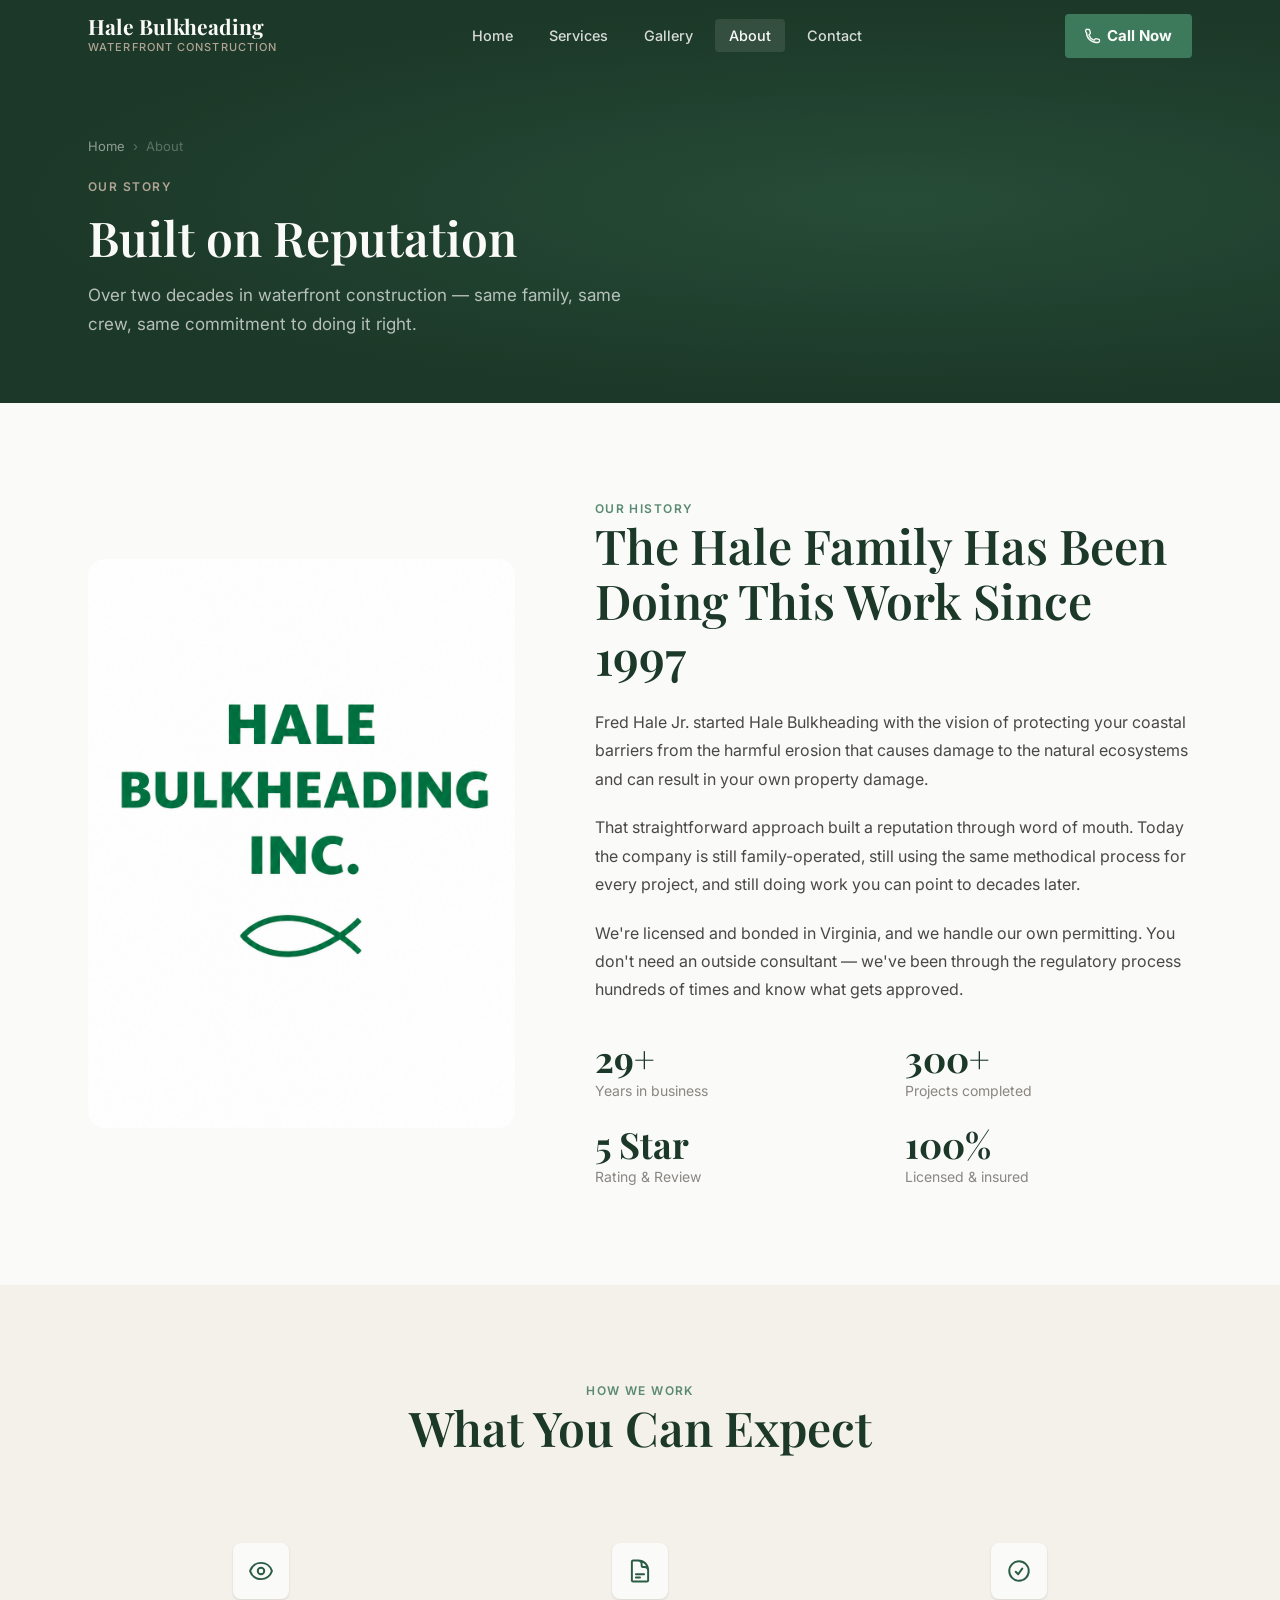
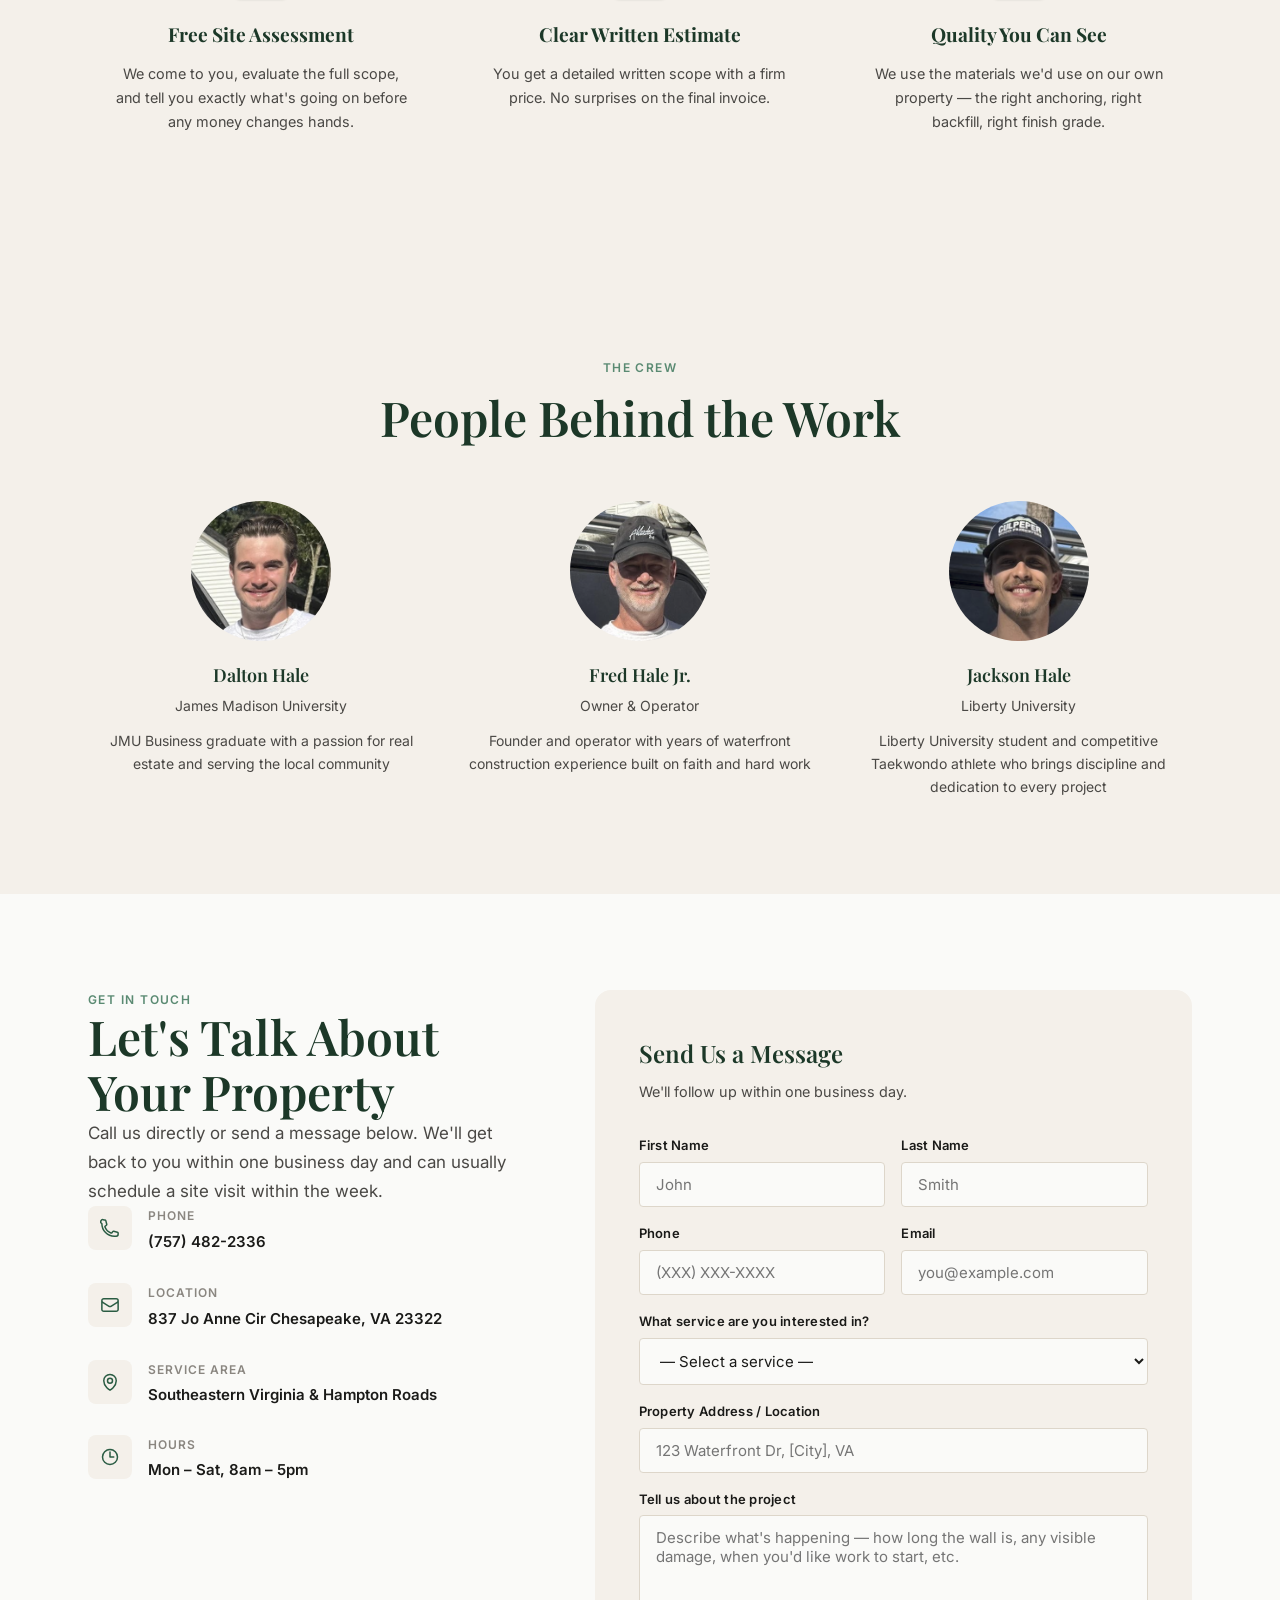
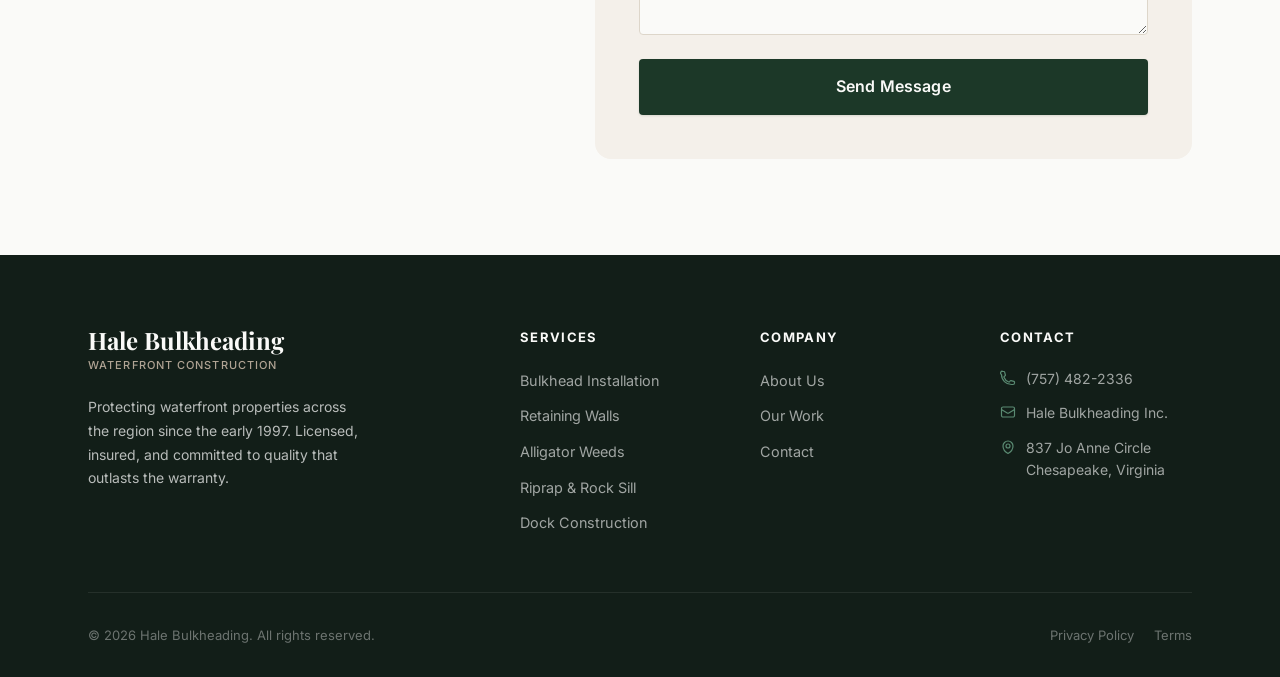
==== commit c1e8520b: "V4" ====
--- a/about.html
+++ b/about.html
@@ -117,7 +117,7 @@
           <p class="label">How We Work</p>
           <h2 class="section-title">What You Can Expect</h2>
         </div>
-        <div style="display:grid; grid-template-columns:repeat(3,1fr); gap:32px;">
+        <div class="values-grid" style="display:grid; grid-template-columns:repeat(3,1fr); gap:32px;">
           <div style="text-align:center; padding:32px 24px;" class="reveal reveal-delay-1">
             <div style="width:56px; height:56px; background:var(--white); border-radius:var(--radius-md); display:flex; align-items:center; justify-content:center; margin:0 auto 20px; color:var(--green-mid); box-shadow:var(--shadow-sm);">
               <svg xmlns="http://www.w3.org/2000/svg" fill="none" viewBox="0 0 24 24" stroke-width="1.8" stroke="currentColor" style="width:26px;height:26px;"><path stroke-linecap="round" stroke-linejoin="round" d="M2.036 12.322a1.012 1.012 0 0 1 0-.639C3.423 7.51 7.36 4.5 12 4.5c4.638 0 8.573 3.007 9.963 7.178.07.207.07.431 0 .639C20.577 16.49 16.64 19.5 12 19.5c-4.638 0-8.573-3.007-9.963-7.178Z"/><path stroke-linecap="round" stroke-linejoin="round" d="M15 12a3 3 0 1 1-6 0 3 3 0 0 1 6 0Z"/></svg>
@@ -236,7 +236,8 @@
               <h3>Send Us a Message</h3>
               <p>We'll follow up within one business day.</p>
 
-              <form id="contact-form" novalidate>
+              <form id="contact-form" action="https://formspree.io/f/mojokpkq" method="POST" novalidate>
+                <input type="hidden" name="_subject" value="New inquiry — Hale Bulkheading">
                 <div class="form-row">
                   <div class="form-group">
                     <label for="first-name">First Name</label>
@@ -263,11 +264,11 @@
                   <label for="service">What service are you interested in?</label>
                   <select id="service" name="service">
                     <option value="">— Select a service —</option>
-                    <option>Bulkhead Installation (New)</option>
-                    <option>Bulkhead Repair / Replacement</option>
-                    <option>Living Shoreline</option>
-                    <option>Riprap / Rock Sill</option>
-                    <option>Dock Construction</option>
+                    <option>Bulkhead Installation</option>
+                    <option>Retaining Walls</option>
+                    <option>Rip Rap</option>
+                    <option>Alligator Weeds</option>
+                    <option>Dock & Piers</option>
                     <option>Not sure — need an assessment</option>
                   </select>
                 </div>
@@ -304,8 +305,8 @@
           <h4>Services</h4>
           <ul>
             <li><a href="services.html#installation">Bulkhead Installation</a></li>
-            <li><a href="services.html#repair">Bulkhead Repair</a></li>
-            <li><a href="services.html#living">Living Shoreline</a></li>
+            <li><a href="services.html#repair">Retaining Walls</a></li>
+            <li><a href="services.html#living">Alligator Weeds</a></li>
             <li><a href="services.html#riprap">Riprap &amp; Rock Sill</a></li>
             <li><a href="services.html#dock">Dock Construction</a></li>
           </ul>
--- a/css/styles.css
+++ b/css/styles.css
@@ -266,6 +266,8 @@
   border-top: 1px solid rgba(255,255,255,0.1);
   flex-direction: column;
   gap: 4px;
+  z-index: 99;
+  box-shadow: 0 8px 24px rgba(0,0,0,0.25);
 }
 .nav__mobile.open {
   display: flex;
@@ -510,6 +512,14 @@
 .img-placeholder svg {
   width: 40px; height: 40px;
   color: var(--stone-mid);
+}
+
+.img-placeholder img {
+  width: 100%;
+  height: 100%;
+  object-fit: cover;
+  object-position: center;
+  border-radius: inherit;
 }
 
 .img-placeholder__label {
@@ -1349,10 +1359,18 @@
   .form-row { grid-template-columns: 1fr; }
   .contact-form { padding: 28px; }
   .footer__grid { grid-template-columns: 1fr; }
+
+  /* About page inline-style grids */
+  .values-grid { grid-template-columns: 1fr !important; }
+  .about-story__grid img { aspect-ratio: 3/2 !important; }
 }
 
 @media (max-width: 480px) {
   .hero__actions { flex-direction: column; align-items: flex-start; }
   .gallery-masonry { grid-template-columns: 1fr; }
   .team-grid { grid-template-columns: 1fr; }
-}
+
+  /* Tighten stats bar on very small screens */
+  .stat-item { padding: 20px 16px; }
+  .stat-item__number { font-size: 2rem; }
+}
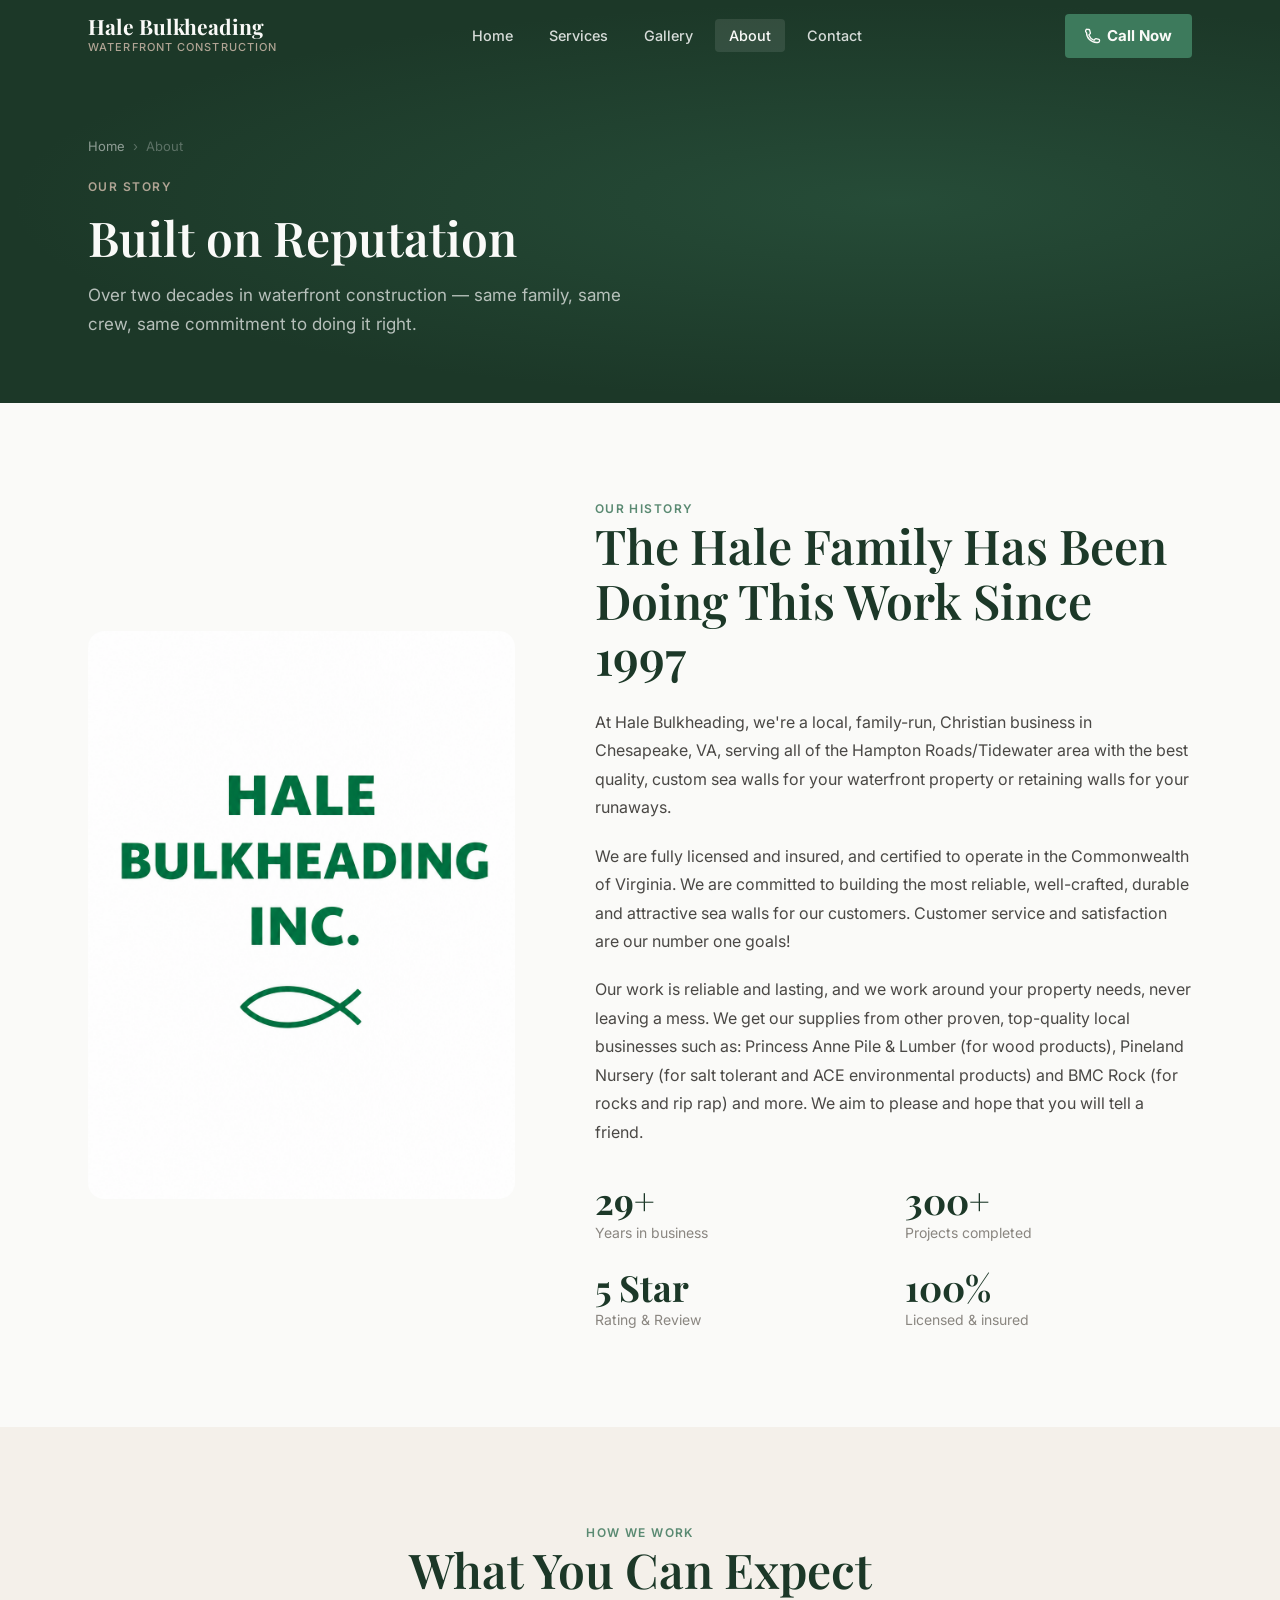
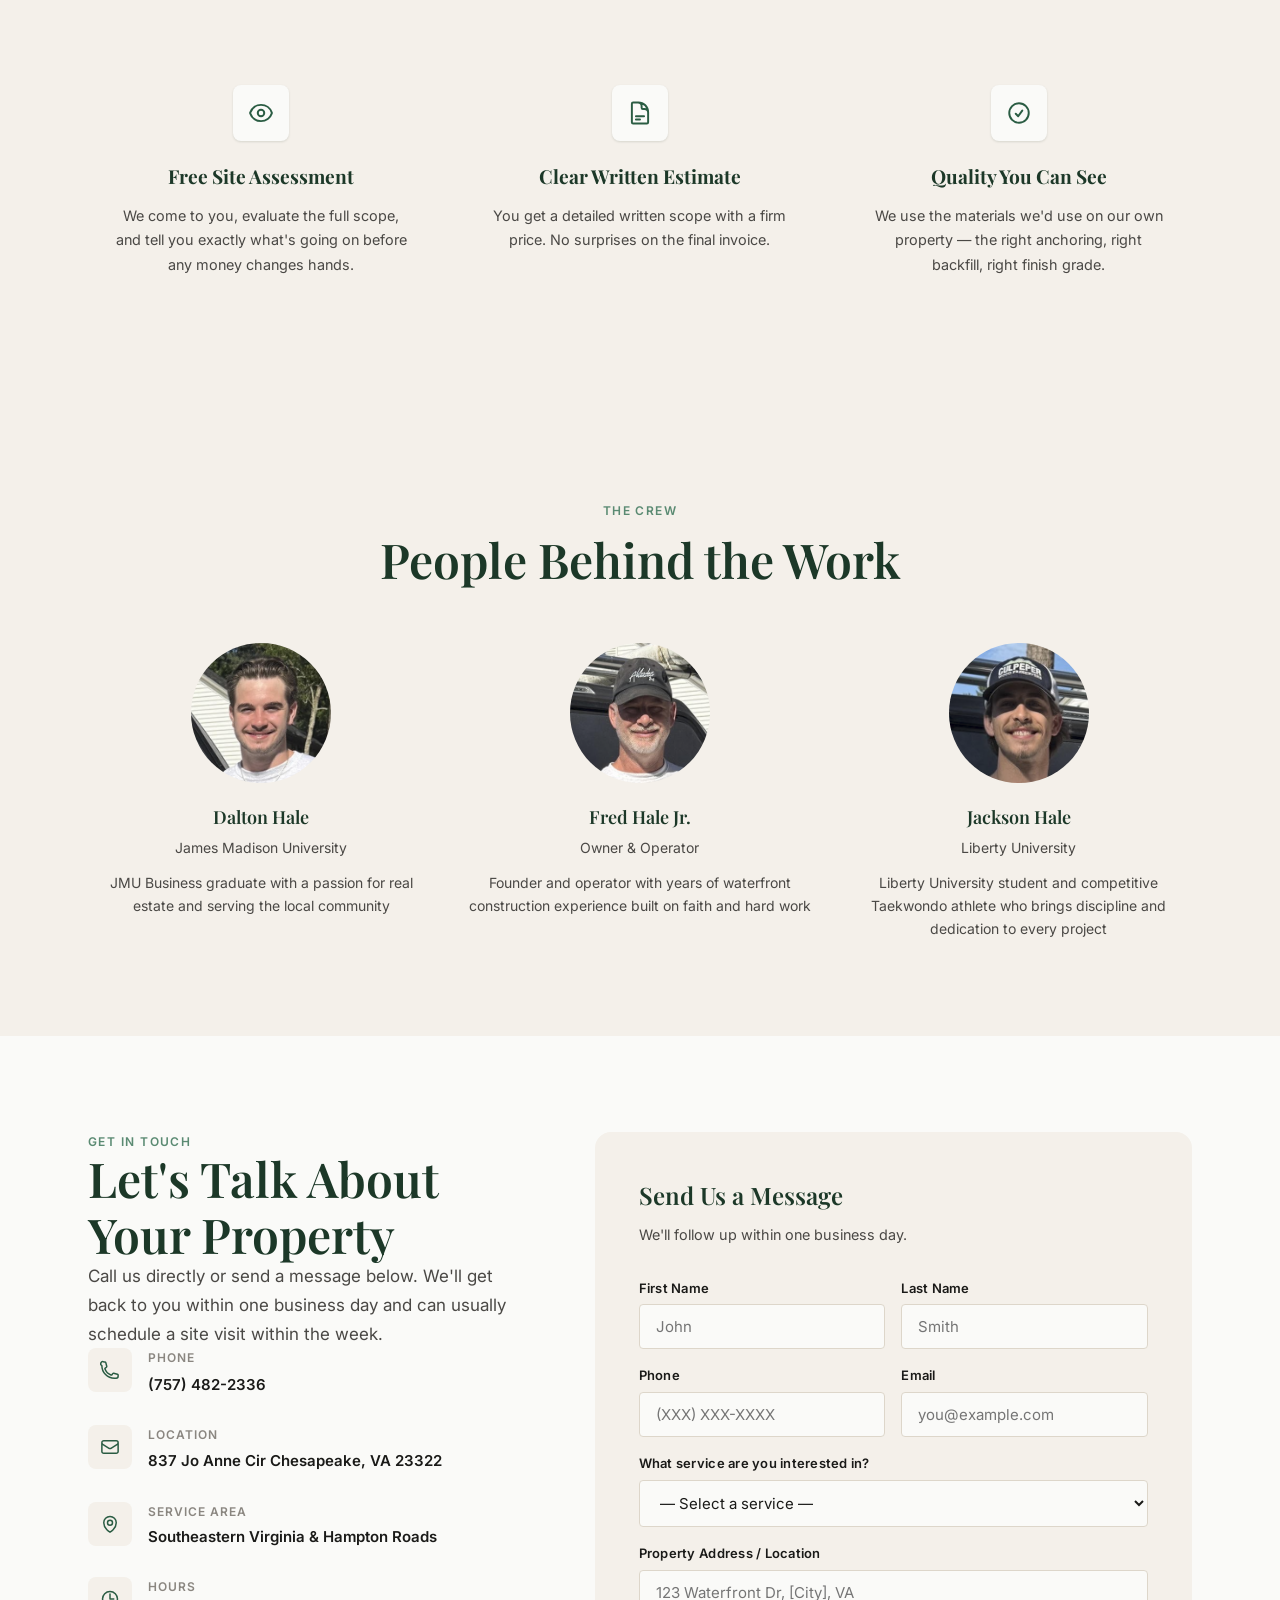
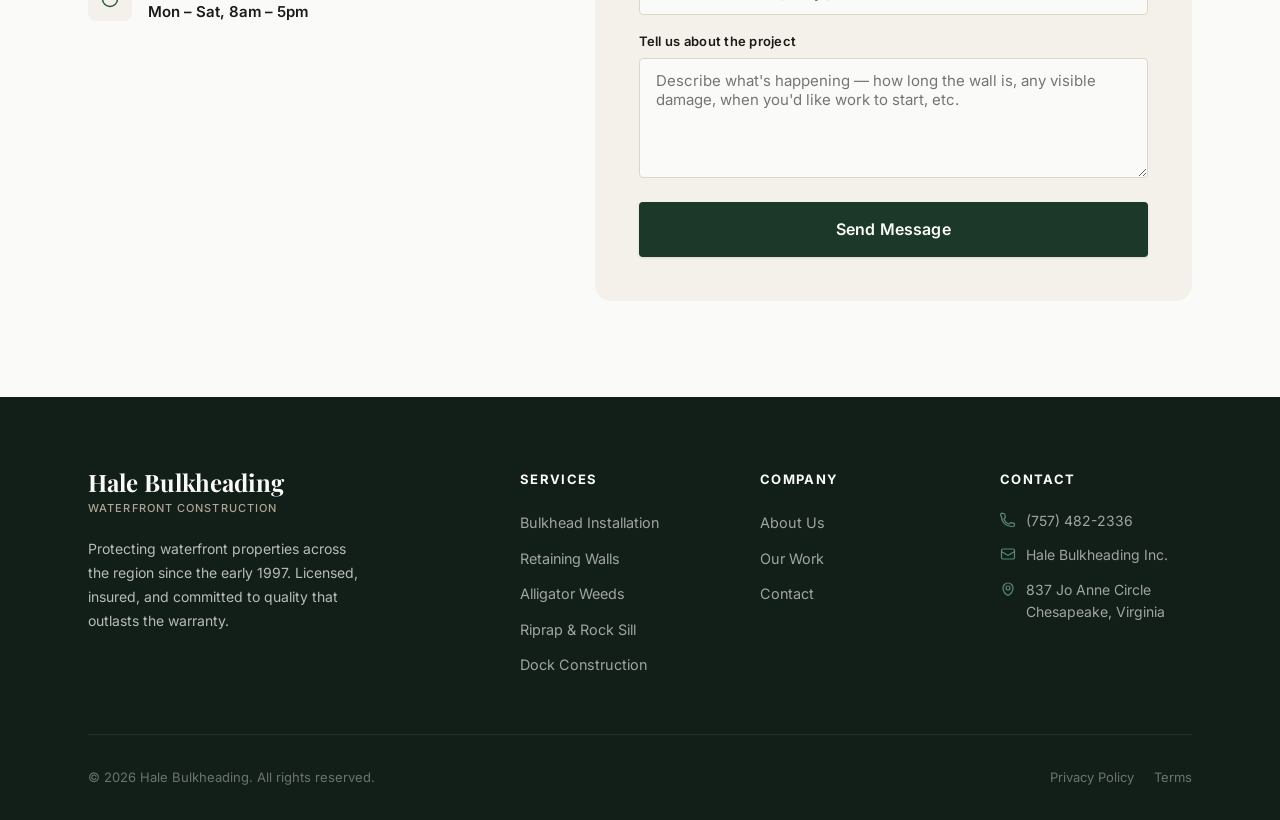
==== commit 5df510e1: "V5" ====
--- a/about.html
+++ b/about.html
@@ -73,18 +73,13 @@
             <p class="label">Our History</p>
             <h2 class="section-title" style="margin-bottom:24px;">The Hale Family Has Been Doing This Work Since 1997</h2>
             <p style="font-size:1rem; color:var(--text-mid); line-height:1.78; margin-bottom:20px;">
-              Fred Hale Jr. started Hale Bulkheading with the vision of protecting your coastal barriers from the harmful erosion that causes damage to the natural ecosystems and can result in your own property damage.
+              At Hale Bulkheading, we're a local, family-run, Christian business in Chesapeake, VA, serving all of the Hampton Roads/Tidewater area with the best quality, custom sea walls for your waterfront property or retaining walls for your runaways.
             </p>
             <p style="font-size:1rem; color:var(--text-mid); line-height:1.78; margin-bottom:20px;">
-              That straightforward approach built a reputation through word of mouth.
-              Today the company is still family-operated, still using the same
-              methodical process for every project, and still doing work you can
-              point to decades later.
+              We are fully licensed and insured, and certified to operate in the Commonwealth of Virginia. We are committed to building the most reliable, well-crafted, durable and attractive sea walls for our customers. Customer service and satisfaction are our number one goals!
             </p>
             <p style="font-size:1rem; color:var(--text-mid); line-height:1.78; margin-bottom:36px;">
-              We're licensed and bonded in Virginia, and we handle our own permitting.
-              You don't need an outside consultant — we've been through the regulatory
-              process hundreds of times and know what gets approved.
+              Our work is reliable and lasting, and we work around your property needs, never leaving a mess. We get our supplies from other proven, top-quality local businesses such as: Princess Anne Pile & Lumber (for wood products), Pineland Nursery (for salt tolerant and ACE environmental products) and BMC Rock (for rocks and rip rap) and more. We aim to please and hope that you will tell a friend.
             </p>
 
             <div style="display:grid; grid-template-columns:1fr 1fr; gap:24px;">
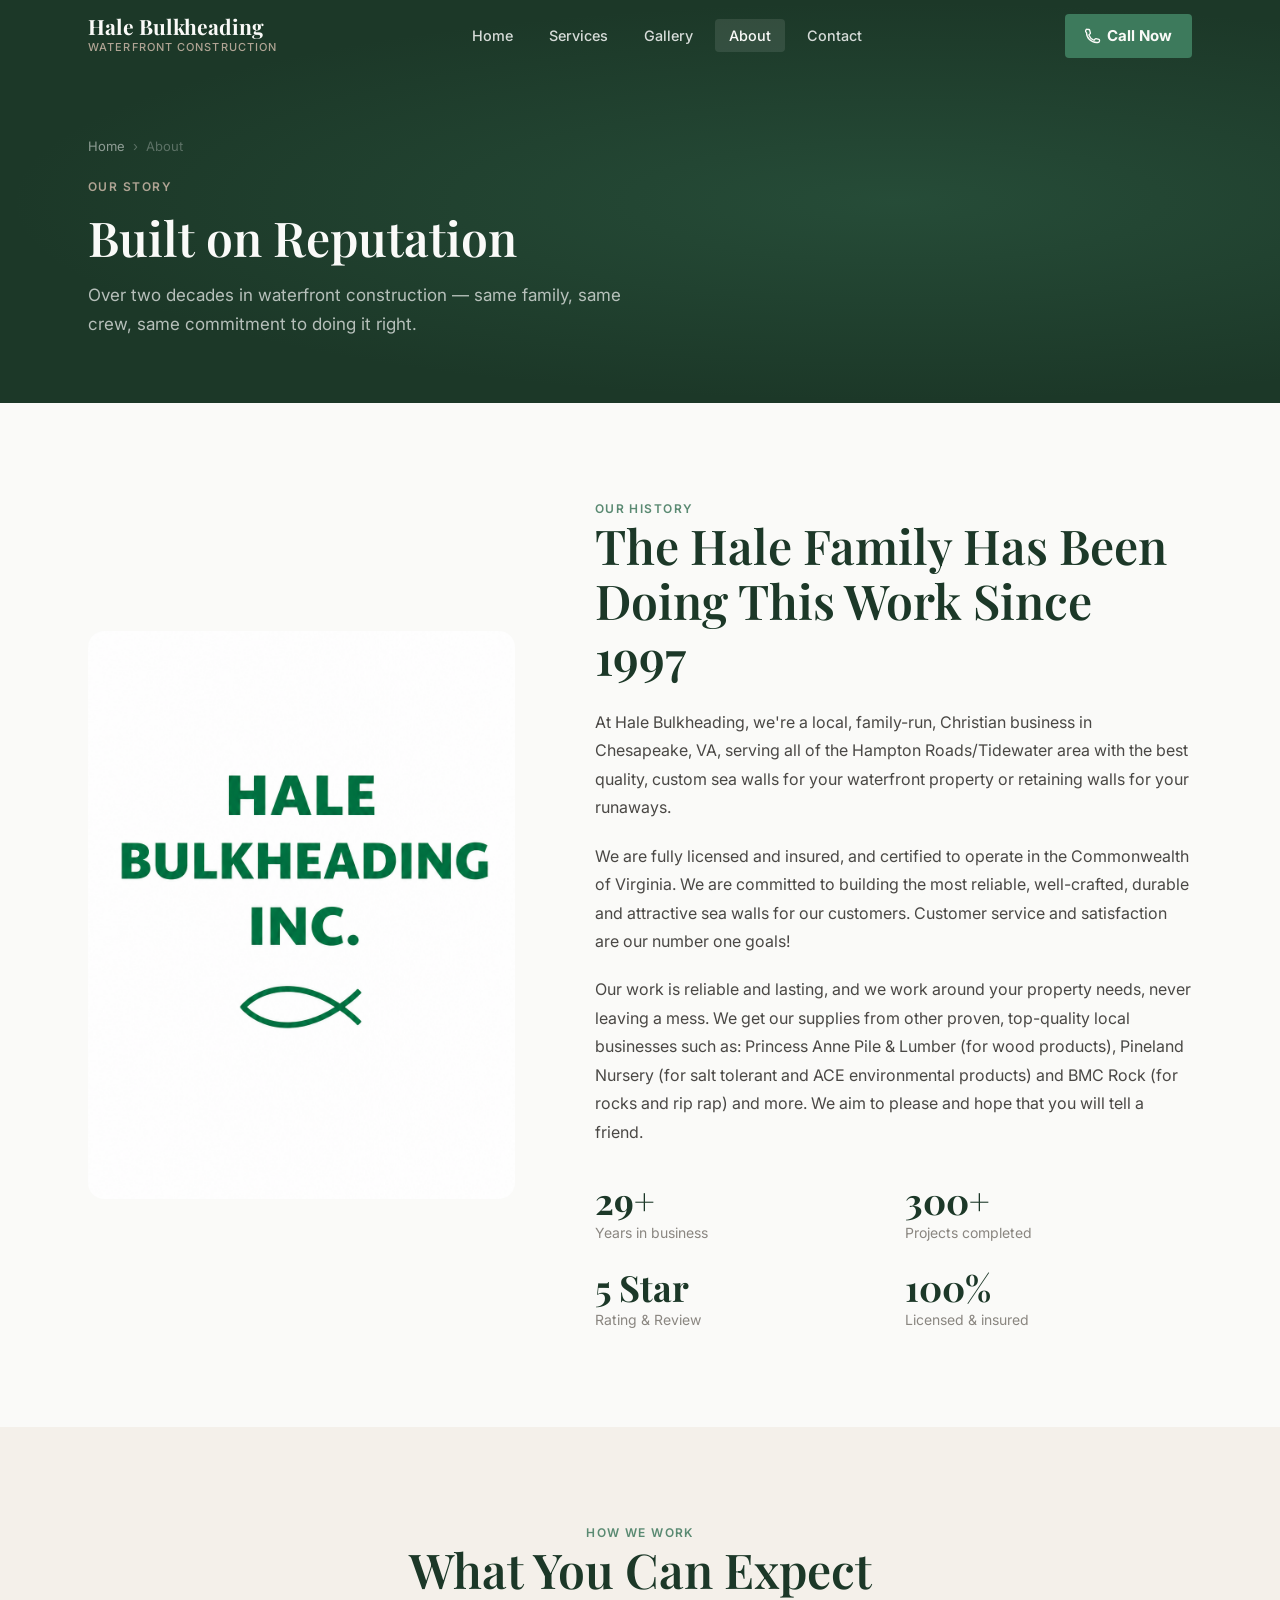
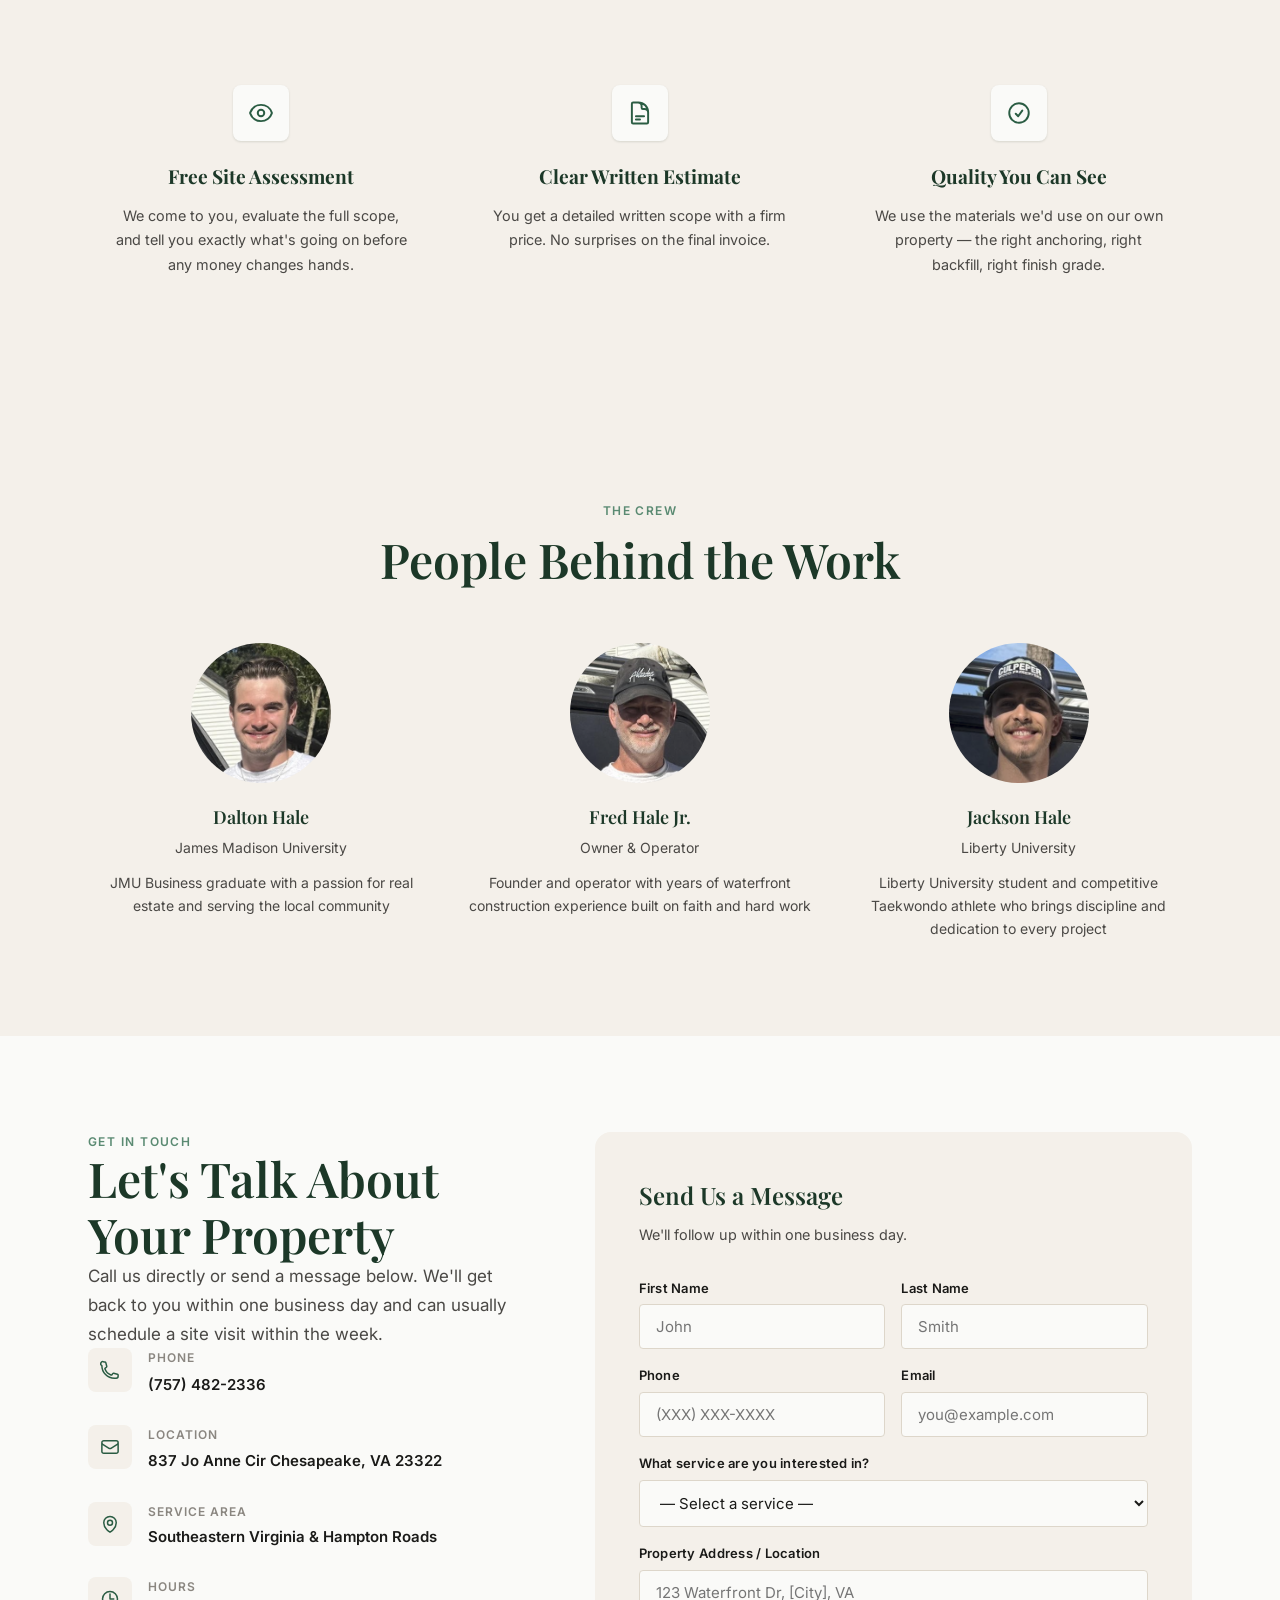
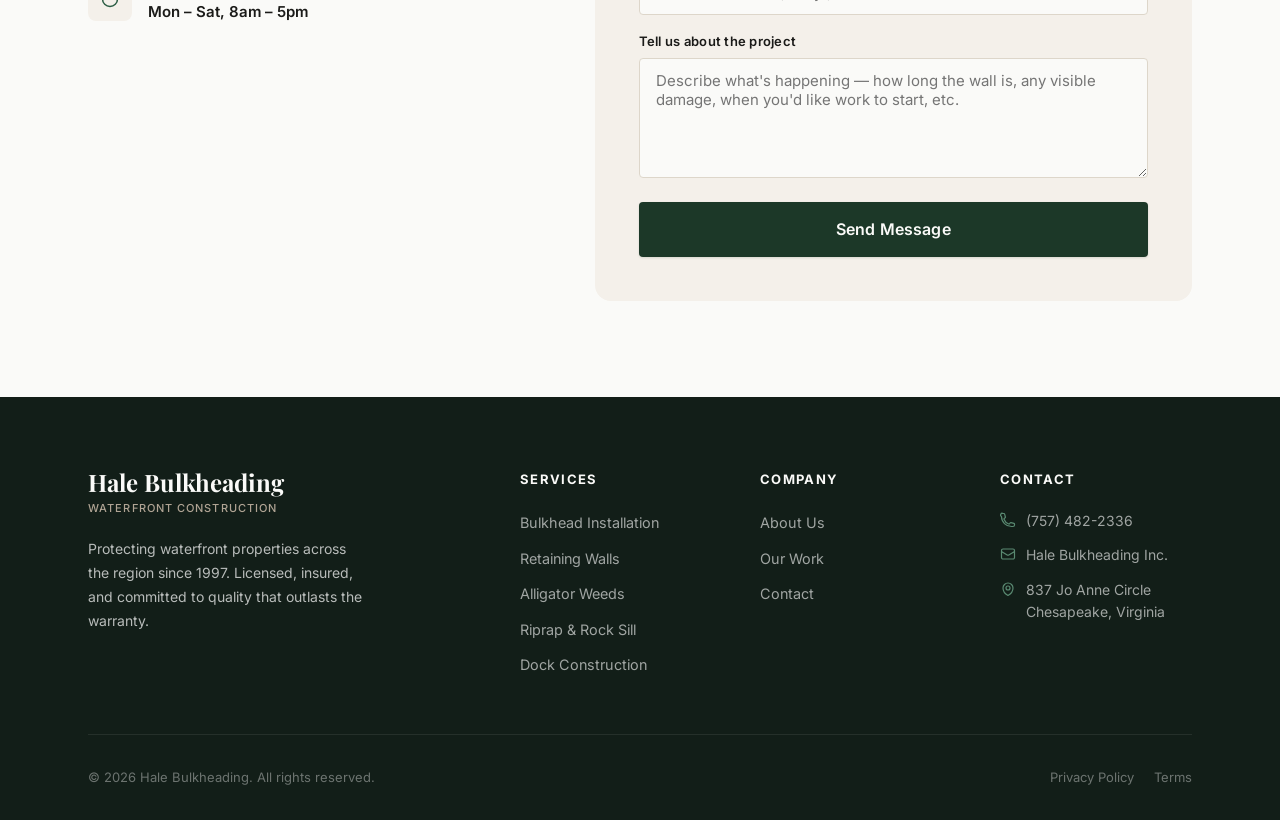
==== commit 5e24ca74: "V6" ====
--- a/about.html
+++ b/about.html
@@ -5,6 +5,7 @@
   <meta name="viewport" content="width=device-width, initial-scale=1.0">
   <title>About &amp; Contact — Hale Bulkheading</title>
   <meta name="description" content="Learn about Hale Bulkheading — over 29 years of waterfront construction experience. Contact us for a free on-site assessment.">
+  <link rel="icon" type="image/svg+xml" href="favicon.svg">
   <link rel="stylesheet" href="css/styles.css">
 </head>
 <body>
@@ -23,7 +24,7 @@
         <li><a href="about.html"    class="nav__link nav__link--active">About</a></li>
         <li><a href="#contact"      class="nav__link">Contact</a></li>
       </ul>
-      <a href="tel:+1XXXXXXXXXX" class="nav__cta">
+      <a href="tel:+17574822336" class="nav__cta">
         <svg xmlns="http://www.w3.org/2000/svg" fill="none" viewBox="0 0 24 24" stroke-width="2" stroke="currentColor"><path stroke-linecap="round" stroke-linejoin="round" d="M2.25 6.75c0 8.284 6.716 15 15 15h2.25a2.25 2.25 0 0 0 2.25-2.25v-1.372c0-.516-.351-.966-.852-1.091l-4.423-1.106c-.44-.11-.902.055-1.173.417l-.97 1.293c-.282.376-.769.542-1.21.38a12.035 12.035 0 0 1-7.143-7.143c-.162-.441.004-.928.38-1.21l1.293-.97c.363-.271.527-.734.417-1.173L6.963 3.102a1.125 1.125 0 0 0-1.091-.852H4.5A2.25 2.25 0 0 0 2.25 6.75Z"/></svg>
         Call Now
       </a>
@@ -39,7 +40,7 @@
     <a href="gallery.html"  class="nav__link">Gallery</a>
     <a href="about.html"    class="nav__link nav__link--active">About</a>
     <a href="#contact"      class="nav__link">Contact</a>
-    <a href="tel:+1XXXXXXXXXX" class="nav__cta">Call Now</a>
+    <a href="tel:+17574822336" class="nav__cta">Call Now</a>
   </div>
 
   <main>
@@ -66,7 +67,7 @@
       <div class="container">
         <div class="about-story__grid">
           <div class="reveal reveal--left">
-            <img src="images/halebulklogo.png" alt="Fred Hale Jr., Founder of Hale Bulkheading" style="width:100%; border-radius:var(--radius-lg); display:block; object-fit:cover; aspect-ratio:3/4; position:relative; z-index:1;">
+            <img src="images/halebulklogo.png" alt="Hale Bulkheading Logo" style="width:100%; border-radius:var(--radius-lg); display:block; object-fit:cover; aspect-ratio:3/4; position:relative; z-index:1;">
           </div>
 
           <div class="reveal reveal--right">
@@ -191,7 +192,7 @@
               </div>
               <div>
                 <div class="contact__detail-label">Phone</div>
-                <a href="tel:+1XXXXXXXXXX" class="contact__detail-value">(757) 482-2336</a>
+                <a href="tel:+17574822336" class="contact__detail-value">(757) 482-2336</a>
               </div>
             </div>
 
@@ -201,7 +202,7 @@
               </div>
               <div>
                 <div class="contact__detail-label">Location</div>
-                <a href="mailto:info@halebulkheading.com" class="contact__detail-value">837 Jo Anne Cir Chesapeake, VA 23322</a>
+                <a href="https://www.google.com/maps/search/?api=1&query=837+Jo+Anne+Cir+Chesapeake+VA+23322" target="_blank" rel="noopener" class="contact__detail-value">837 Jo Anne Cir Chesapeake, VA 23322</a>
               </div>
             </div>
 
@@ -294,7 +295,7 @@
         <div class="footer__brand">
           <span class="nav__logo-name">Hale Bulkheading</span>
           <span class="nav__logo-tag">Waterfront Construction</span>
-          <p>Protecting waterfront properties across the region since the early 1997. Licensed, insured, and committed to quality that outlasts the warranty.</p>
+          <p>Protecting waterfront properties across the region since 1997. Licensed, insured, and committed to quality that outlasts the warranty.</p>
         </div>
         <div class="footer__col">
           <h4>Services</h4>
@@ -333,8 +334,8 @@
       <div class="footer__bottom">
         <p class="footer__copy">&copy; 2026 Hale Bulkheading. All rights reserved.</p>
         <div class="footer__links">
-          <a href="#">Privacy Policy</a>
-          <a href="#">Terms</a>
+          <a href="privacy.html">Privacy Policy</a>
+          <a href="terms.html">Terms</a>
         </div>
       </div>
     </div>
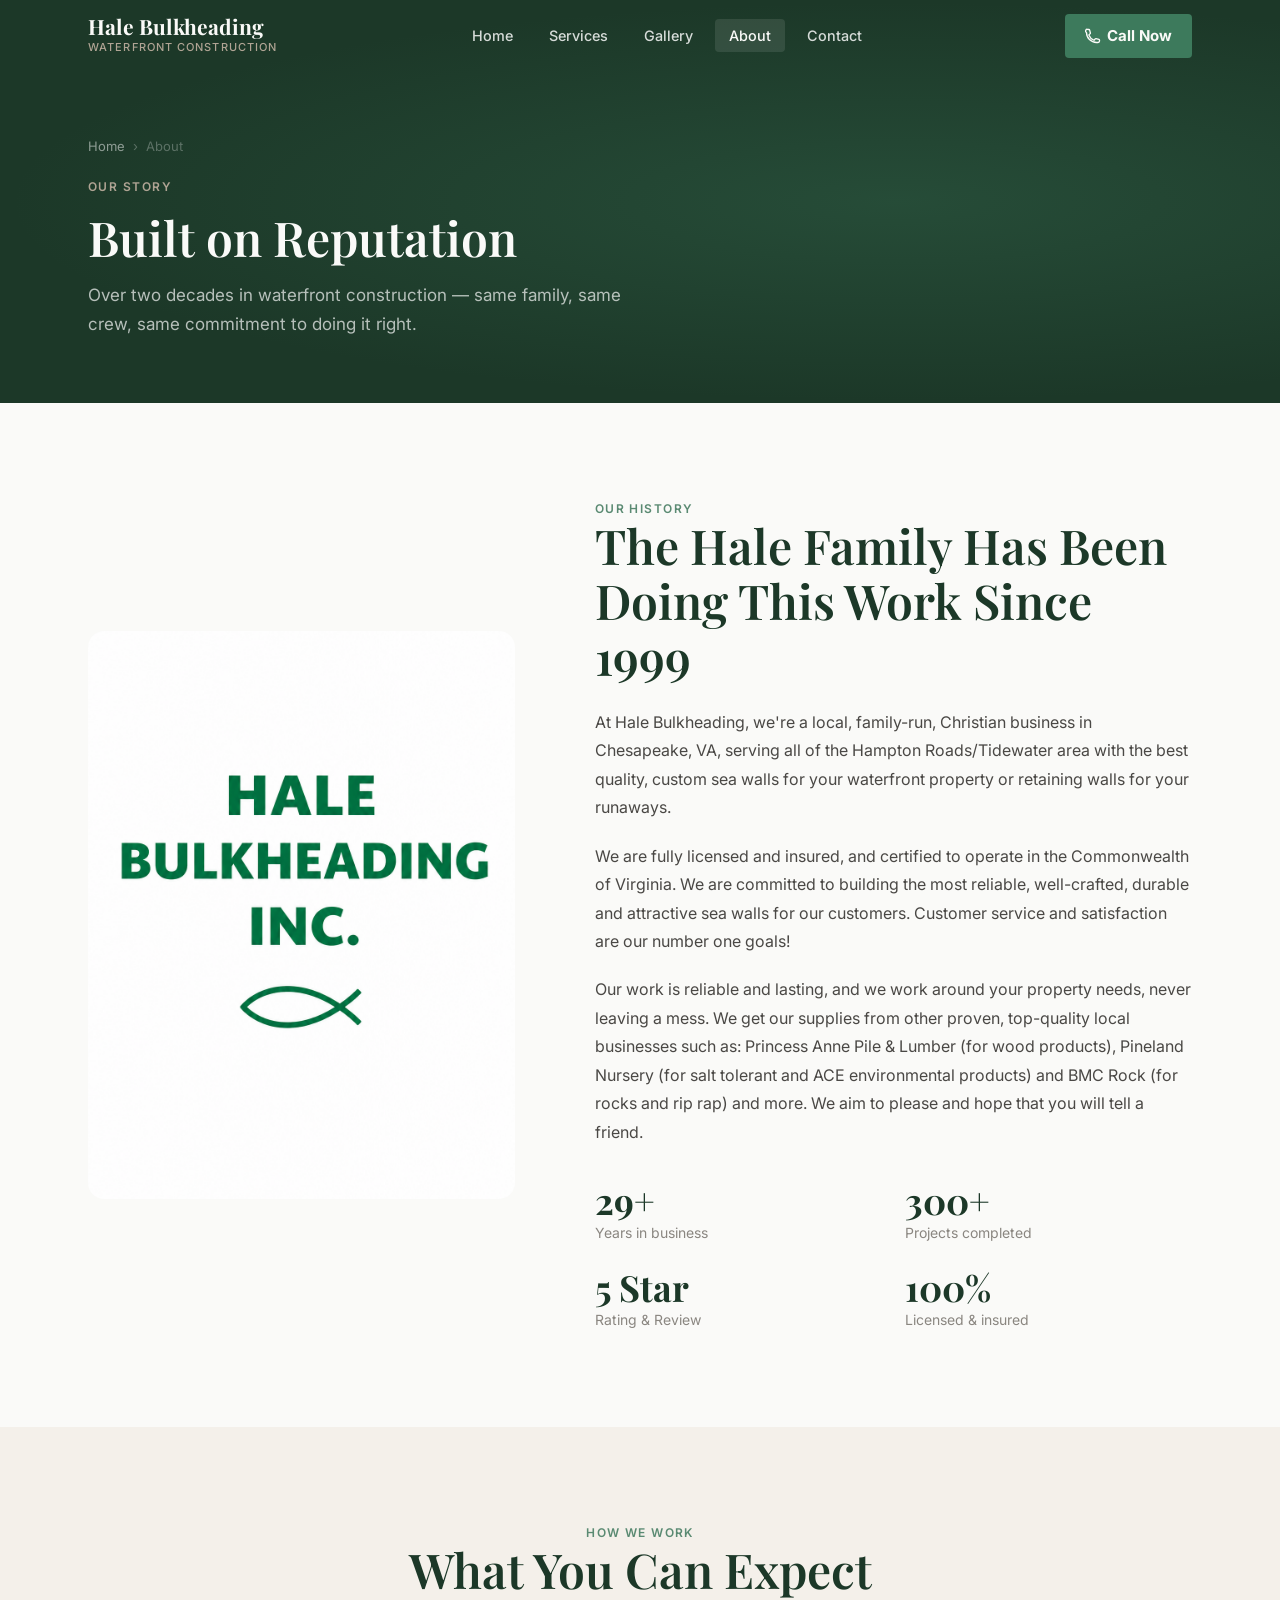
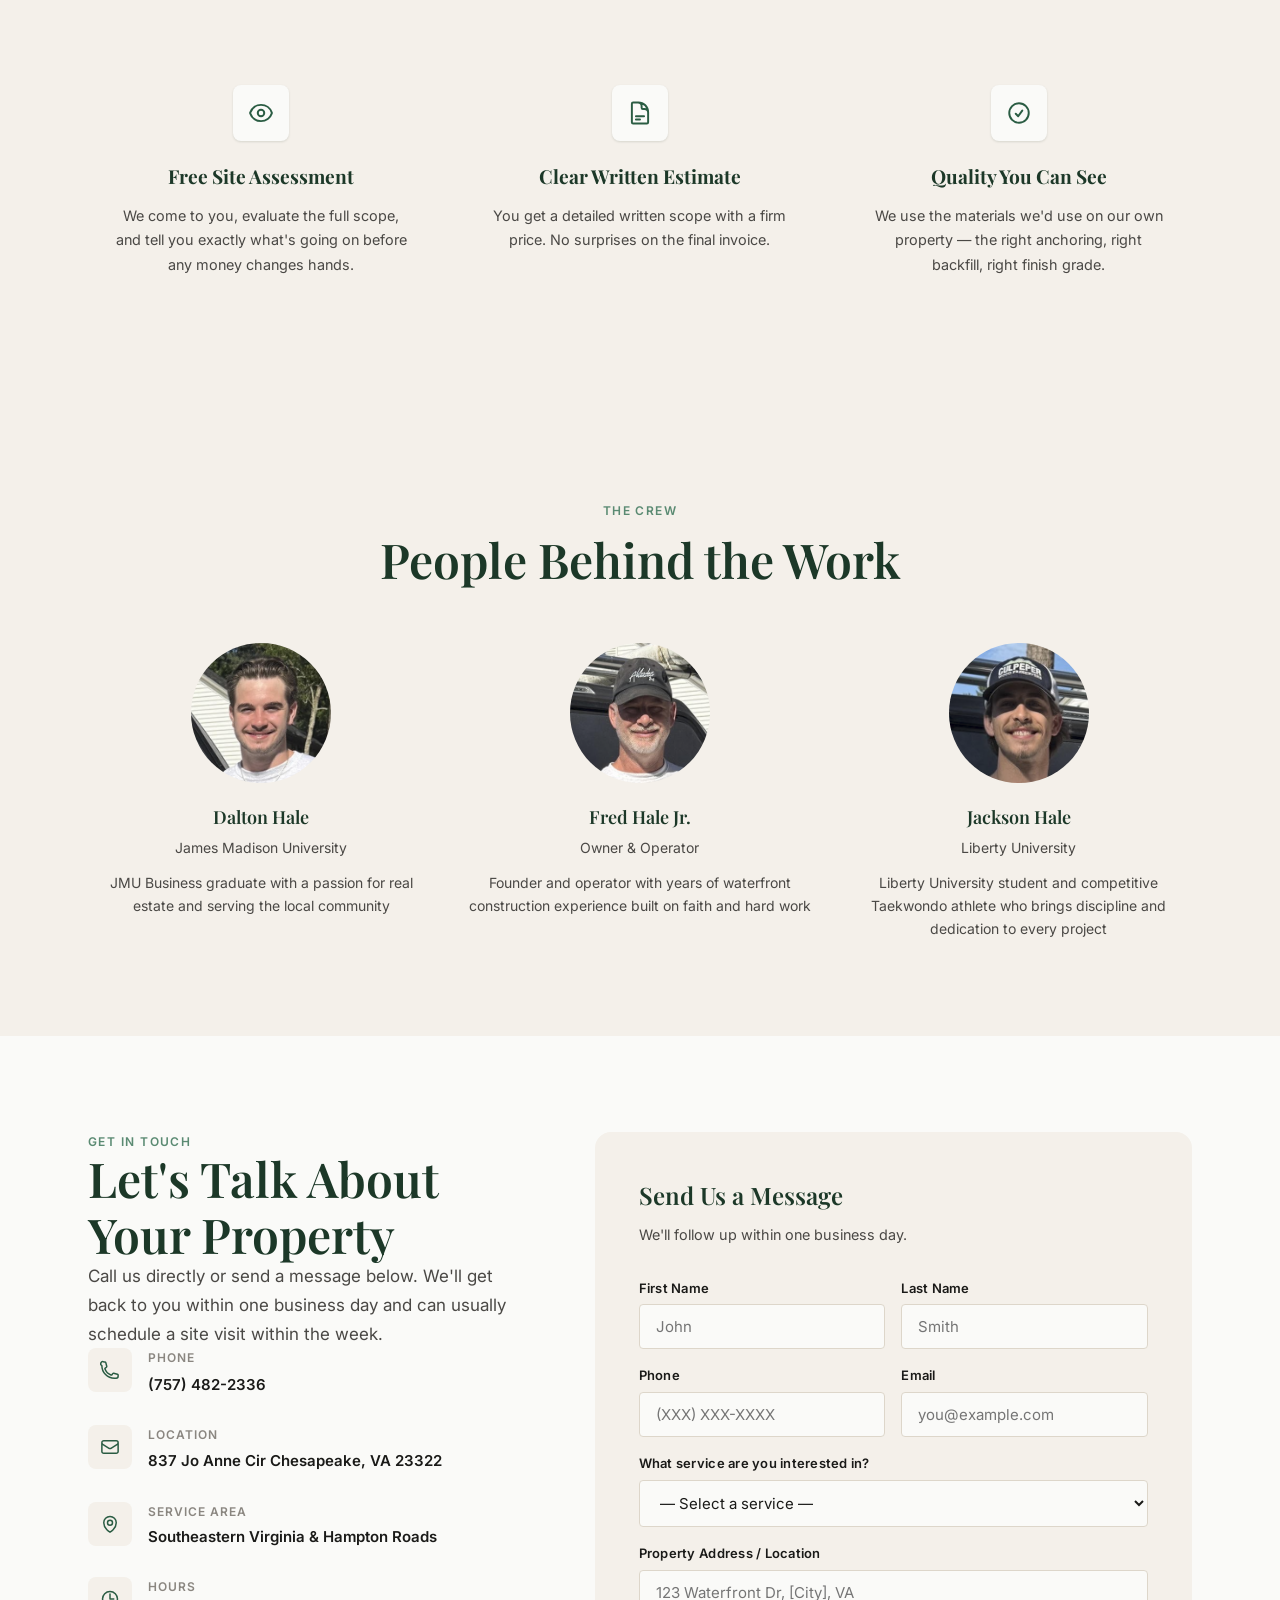
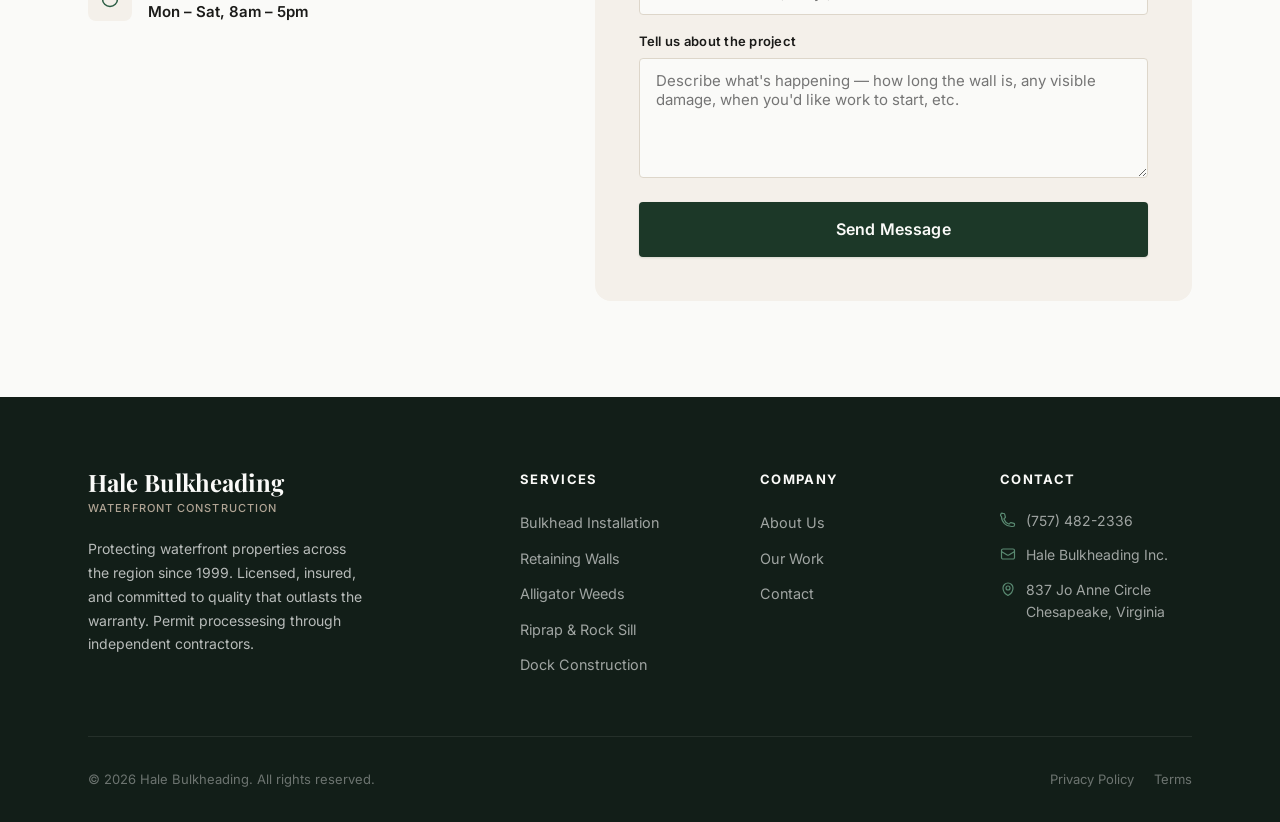
==== commit dbb2be3a: "final version" ====
--- a/about.html
+++ b/about.html
@@ -72,7 +72,7 @@
 
           <div class="reveal reveal--right">
             <p class="label">Our History</p>
-            <h2 class="section-title" style="margin-bottom:24px;">The Hale Family Has Been Doing This Work Since 1997</h2>
+            <h2 class="section-title" style="margin-bottom:24px;">The Hale Family Has Been Doing This Work Since 1999</h2>
             <p style="font-size:1rem; color:var(--text-mid); line-height:1.78; margin-bottom:20px;">
               At Hale Bulkheading, we're a local, family-run, Christian business in Chesapeake, VA, serving all of the Hampton Roads/Tidewater area with the best quality, custom sea walls for your waterfront property or retaining walls for your runaways.
             </p>
@@ -232,7 +232,7 @@
               <h3>Send Us a Message</h3>
               <p>We'll follow up within one business day.</p>
 
-              <form id="contact-form" action="https://formspree.io/f/mojokpkq" method="POST" novalidate>
+              <form id="contact-form" action="https://formspree.io/f/mbdnqnwp" method="POST" novalidate>
                 <input type="hidden" name="_subject" value="New inquiry — Hale Bulkheading">
                 <div class="form-row">
                   <div class="form-group">
@@ -295,7 +295,7 @@
         <div class="footer__brand">
           <span class="nav__logo-name">Hale Bulkheading</span>
           <span class="nav__logo-tag">Waterfront Construction</span>
-          <p>Protecting waterfront properties across the region since 1997. Licensed, insured, and committed to quality that outlasts the warranty.</p>
+          <p>Protecting waterfront properties across the region since 1999. Licensed, insured, and committed to quality that outlasts the warranty. Permit processesing through independent contractors.</p>
         </div>
         <div class="footer__col">
           <h4>Services</h4>
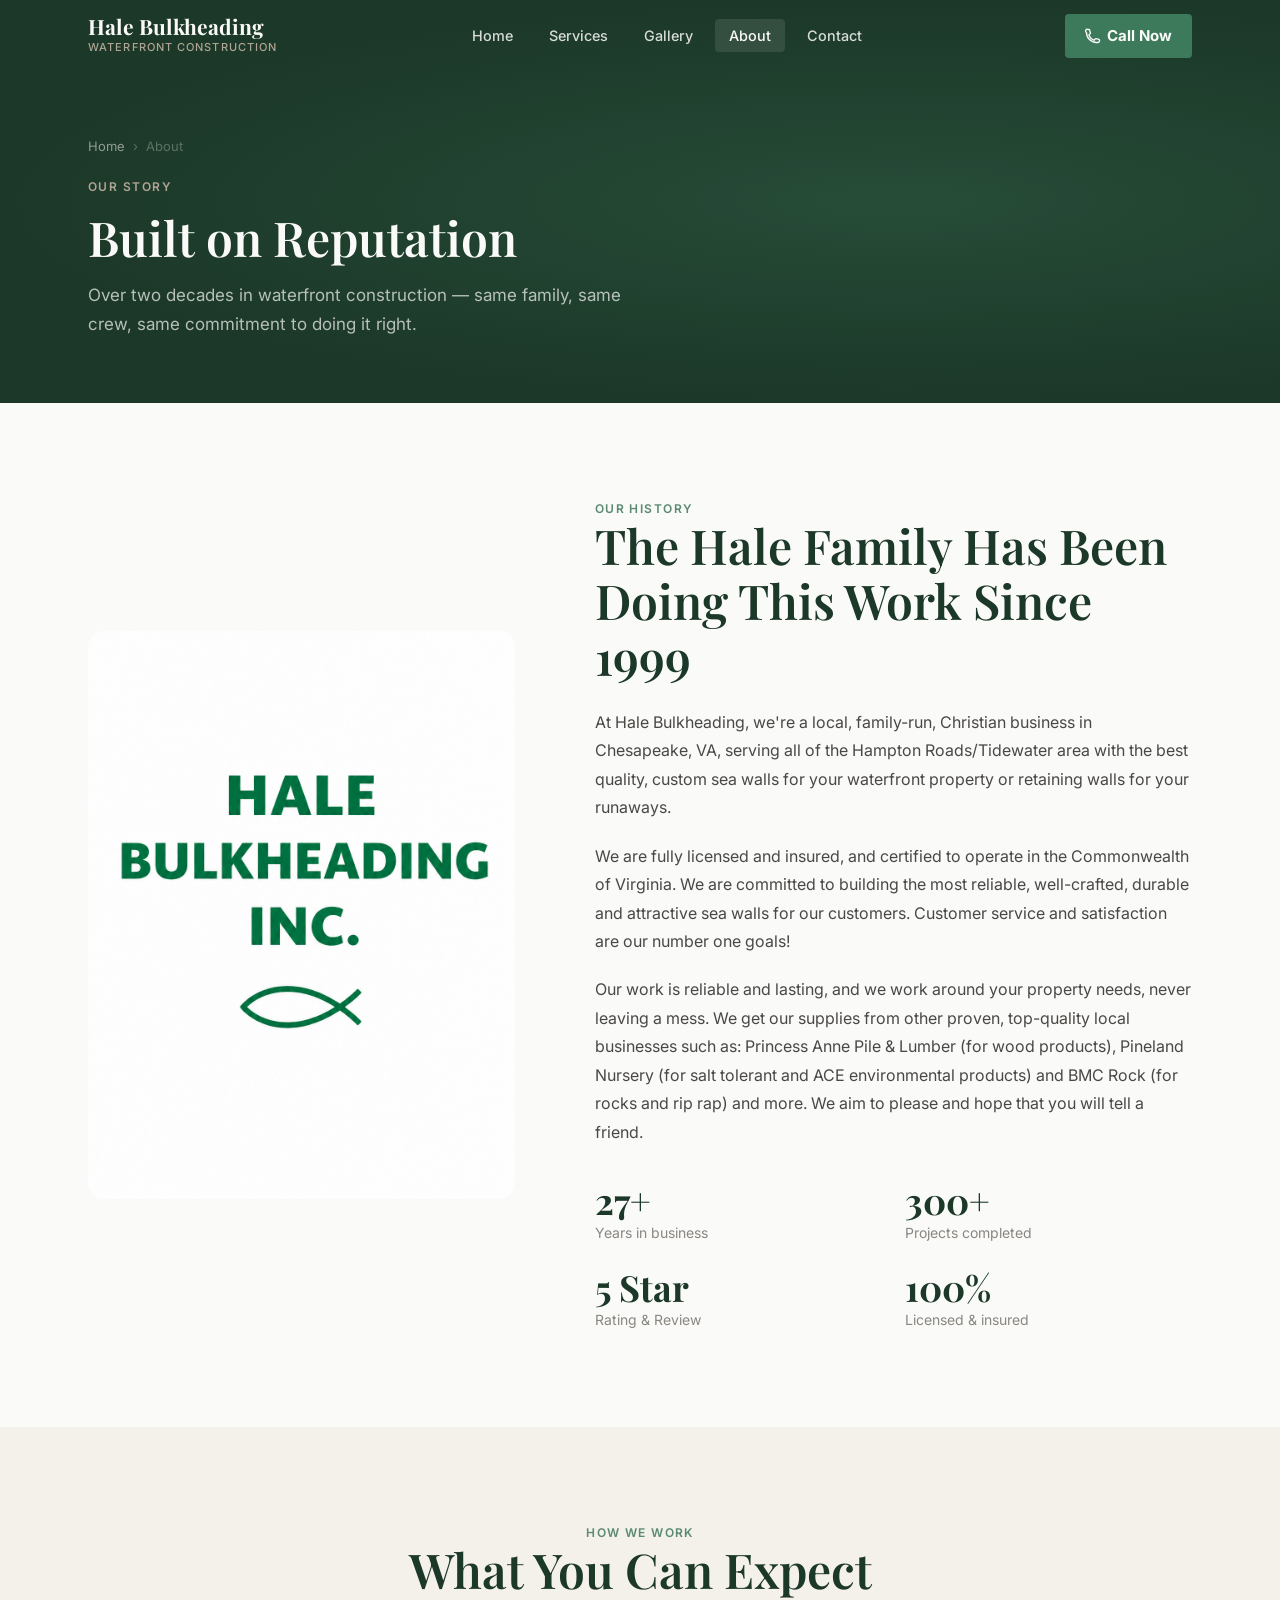
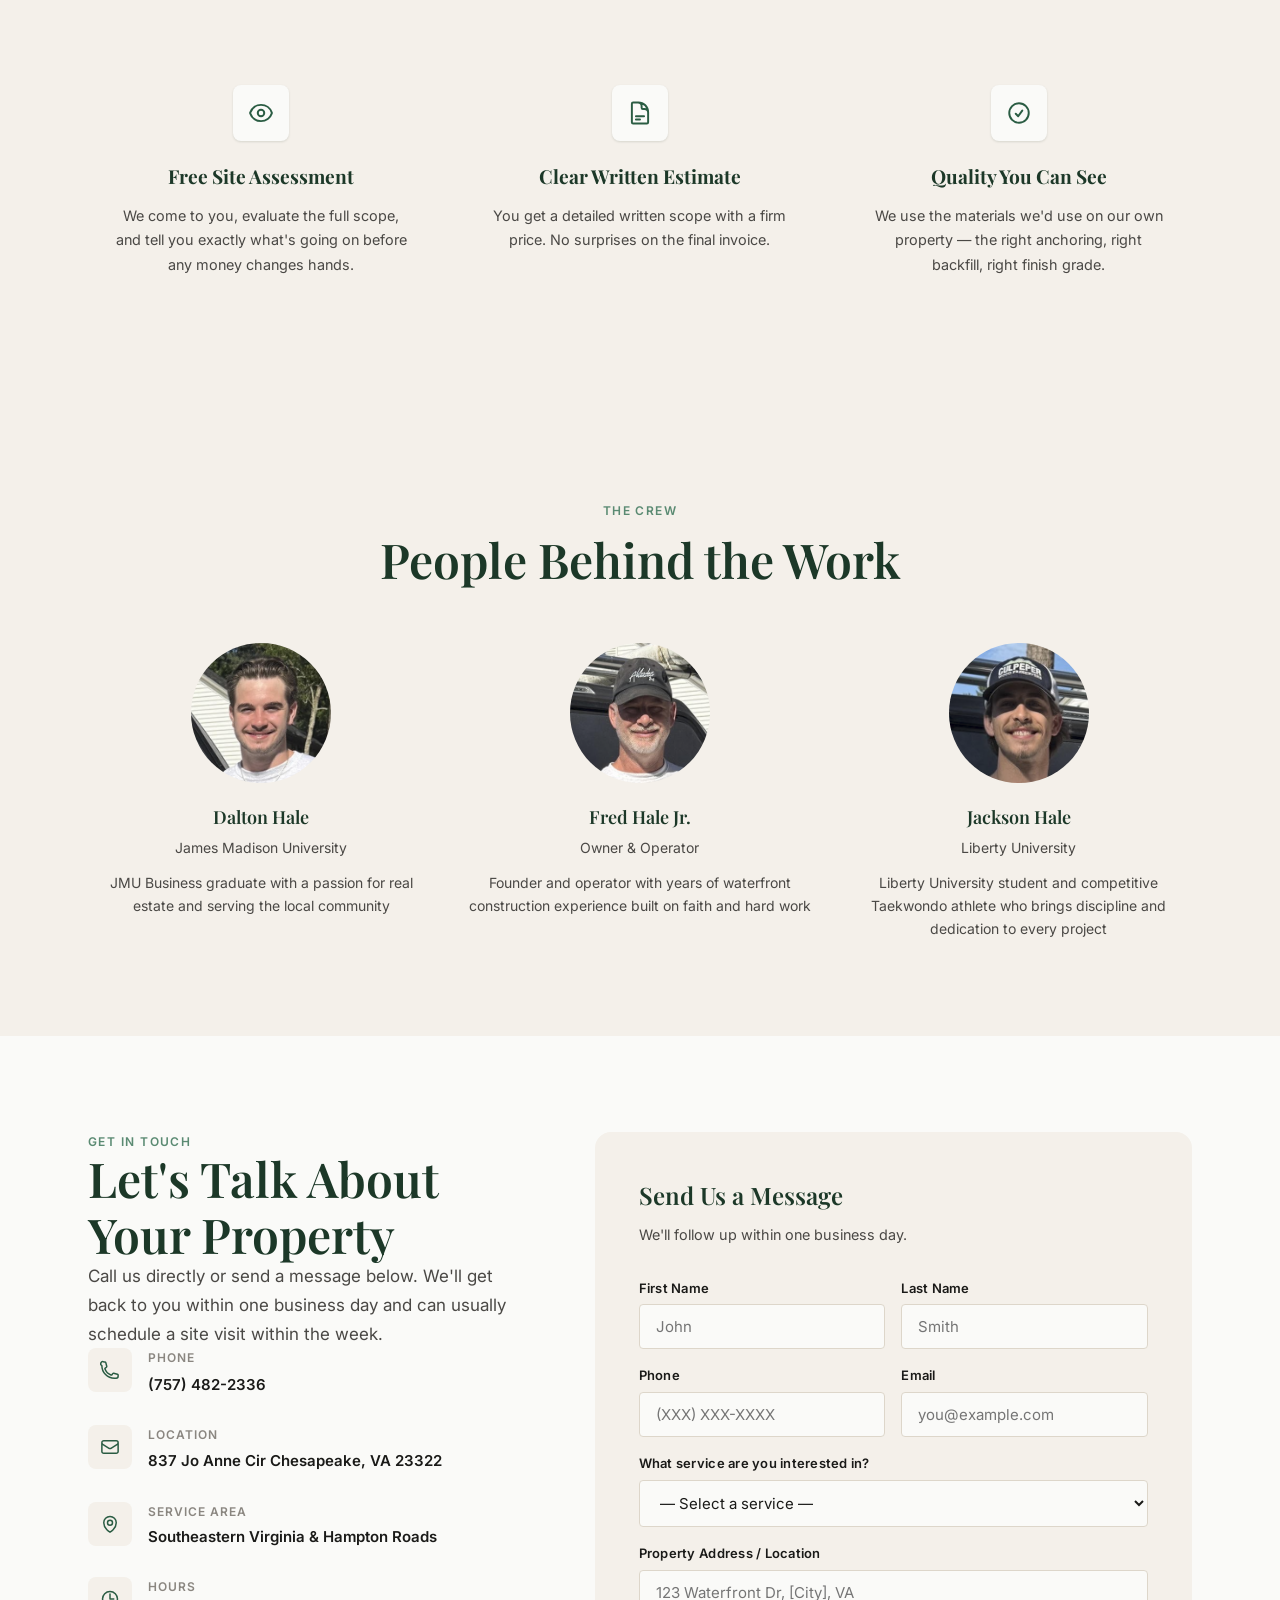
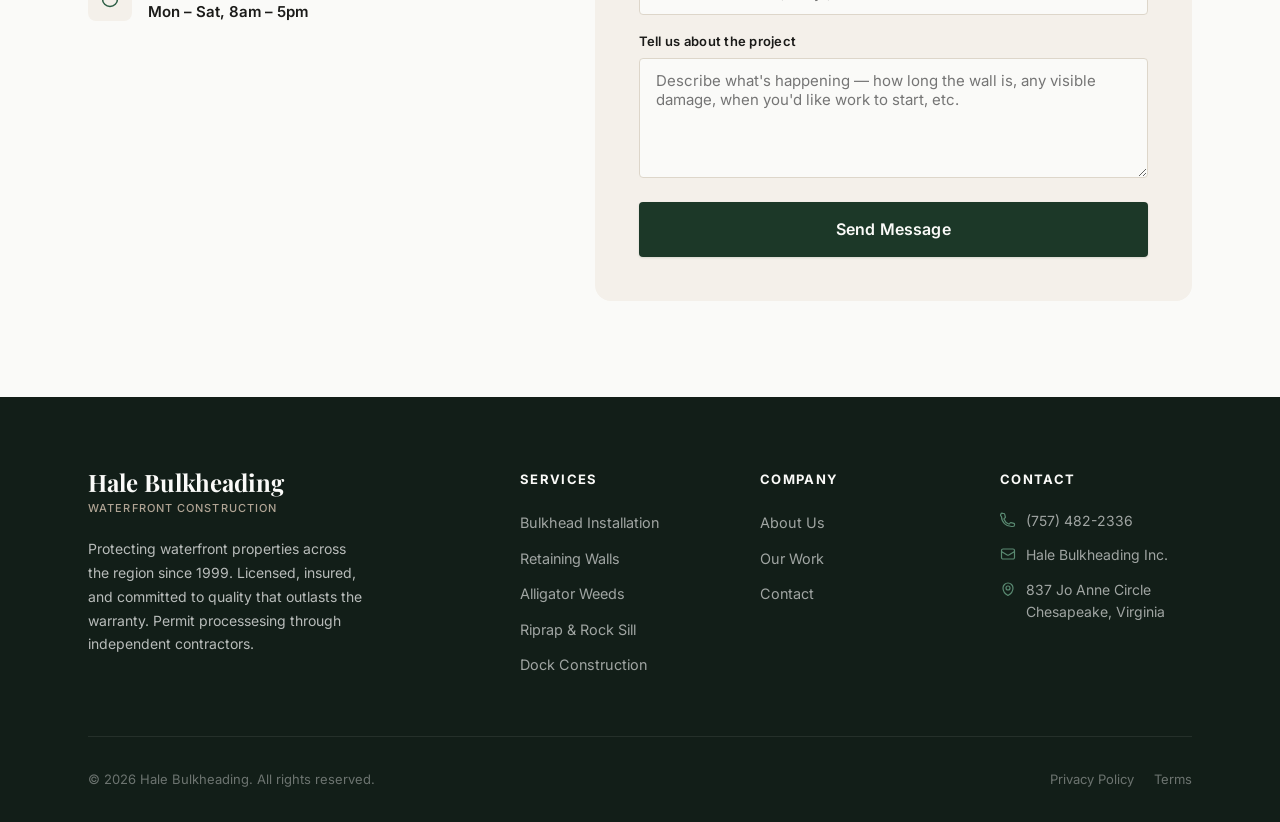
==== commit 90ddced3: "final version" ====
--- a/about.html
+++ b/about.html
@@ -4,7 +4,7 @@
   <meta charset="UTF-8">
   <meta name="viewport" content="width=device-width, initial-scale=1.0">
   <title>About &amp; Contact — Hale Bulkheading</title>
-  <meta name="description" content="Learn about Hale Bulkheading — over 29 years of waterfront construction experience. Contact us for a free on-site assessment.">
+  <meta name="description" content="Learn about Hale Bulkheading — over 27 years of waterfront construction experience. Contact us for a free on-site assessment.">
   <link rel="icon" type="image/svg+xml" href="favicon.svg">
   <link rel="stylesheet" href="css/styles.css">
 </head>
@@ -85,7 +85,7 @@
 
             <div style="display:grid; grid-template-columns:1fr 1fr; gap:24px;">
               <div>
-                <div style="font-family:var(--font-serif); font-size:2.25rem; font-weight:700; color:var(--green-deep); line-height:1;">29+</div>
+                <div style="font-family:var(--font-serif); font-size:2.25rem; font-weight:700; color:var(--green-deep); line-height:1;">27+</div>
                 <div style="font-size:0.875rem; color:var(--text-light); margin-top:4px;">Years in business</div>
               </div>
               <div>
